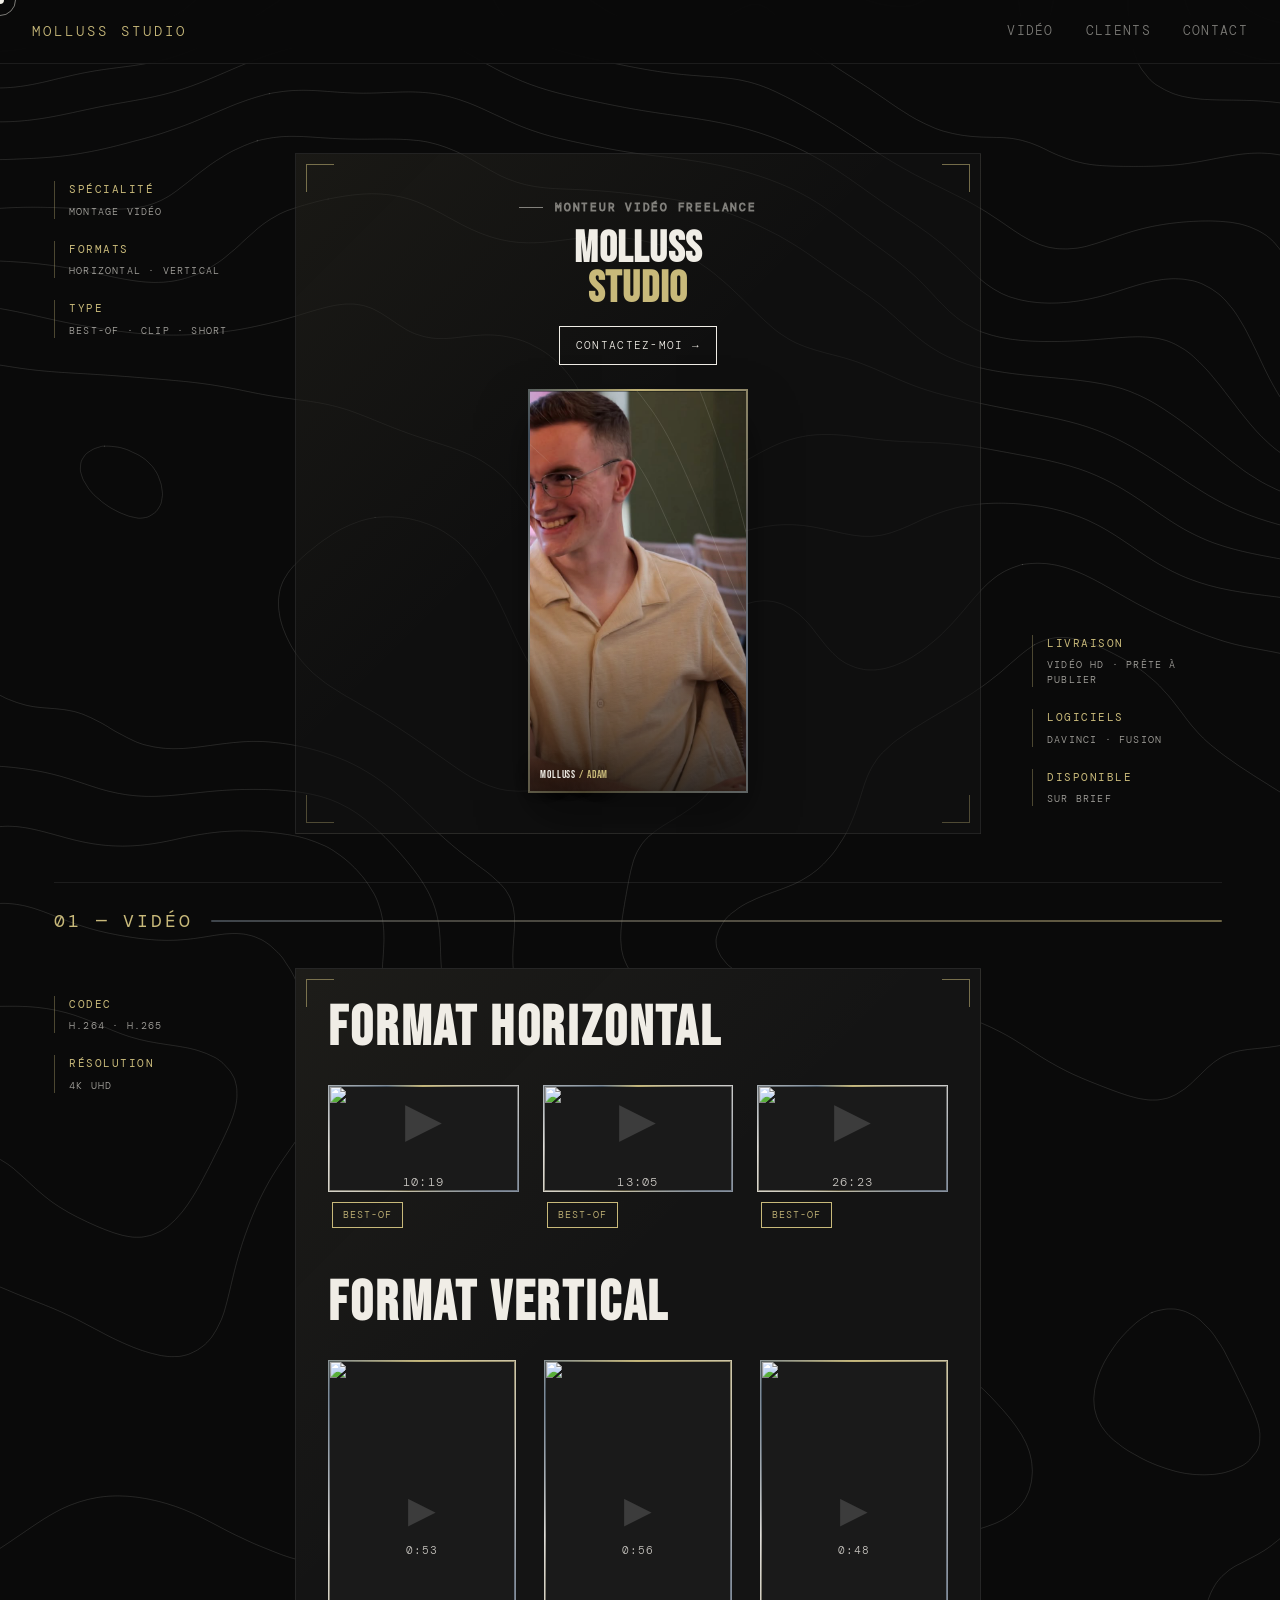
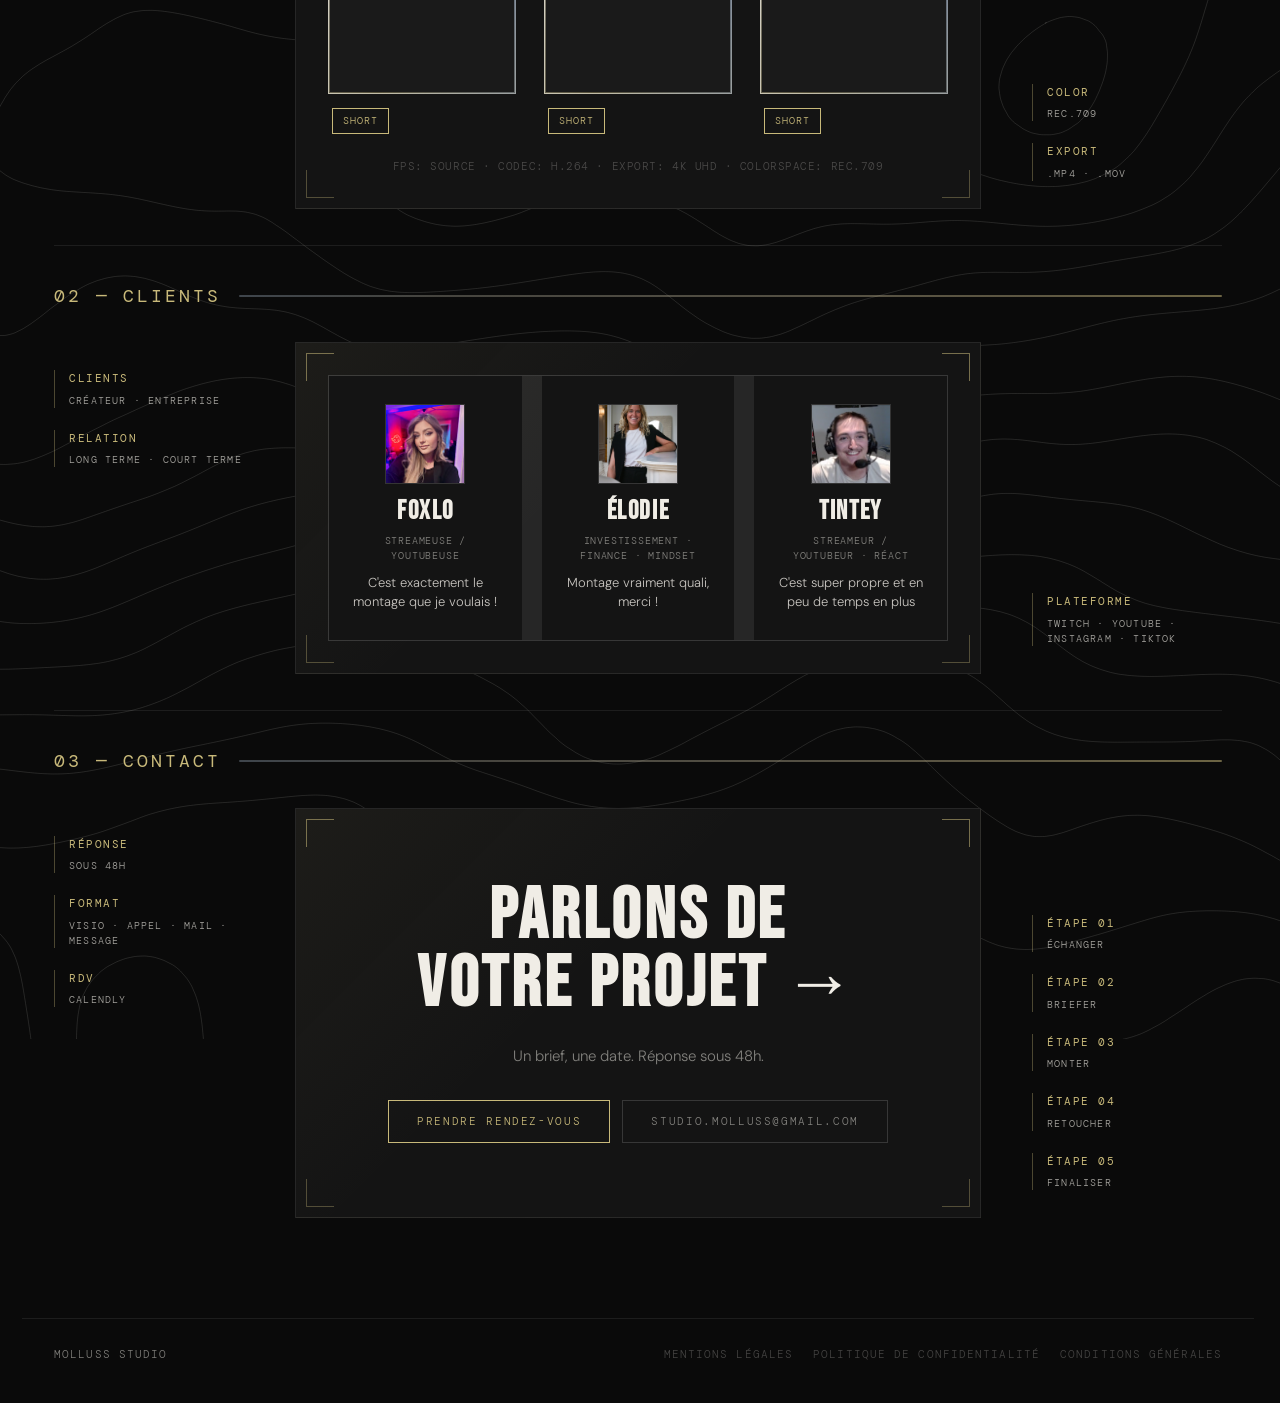
==== index.html @ fbb27382 "Retire les meta Open Graph et Twitter Card. Le lien se partage sans apercu image force." ====
<!DOCTYPE html>
<html lang="fr">
<head>
  <meta charset="UTF-8">
  <meta name="viewport" content="width=device-width, initial-scale=1.0">
  <title>Molluss Studio</title>
  <meta name="description" content="Portfolio Molluss Studio — Montage vidéo freelance. Best-of, clips et shorts pour créateurs.">
  <link rel="canonical" href="https://www.molluss-studio.fr">
  <link rel="preconnect" href="https://fonts.googleapis.com">
  <link rel="preconnect" href="https://fonts.gstatic.com" crossorigin>
  <link href="https://fonts.googleapis.com/css2?family=Bebas+Neue&family=DM+Mono:ital,wght@0,300;0,400;0,500;1,300&family=DM+Sans:ital,opsz,wght@0,9..40,300;0,9..40,400;0,9..40,500;1,9..40,300&display=block" rel="stylesheet">
  <link rel="stylesheet" href="css/styles.css?v=38">
  <script src="js/fonts-ready.js"></script>
  <script src="js/topo-mask.js"></script>
  <script src="js/loader-gate.js"></script>
</head>
<body>
  <script>document.body.className = window.__showSiteLoader ? 'is-loading' : 'is-loaded';</script>
  <div id="site-loader" class="site-loader" role="status" aria-live="polite" aria-label="Chargement du site">
    <div class="site-loader-inner">
      <div class="loader-frame" aria-hidden="true">
        <p class="loader-percent" aria-hidden="true"></p>
        <span class="loader-corner loader-corner-tl"></span>
        <span class="loader-corner loader-corner-tr"></span>
        <span class="loader-corner loader-corner-bl"></span>
        <span class="loader-corner loader-corner-br"></span>
      </div>
    </div>
  </div>

  <div class="cursor-dot" aria-hidden="true"></div>
  <div class="cursor-ring" aria-hidden="true"></div>
  <div class="cursor-label" aria-hidden="true"></div>

  <svg class="topo-bg" xmlns="http://www.w3.org/2000/svg" viewBox="0 0 3600 2700" preserveAspectRatio="xMidYMid slice" aria-hidden="true">
    <g id="topo-lines" fill="none" stroke-linecap="round" stroke-linejoin="round"></g>
  </svg>

  <nav class="nav">
    <a href="#" class="nav-logo">Molluss Studio</a>
    <ul class="nav-links">
      <li><a href="#video">Vidéo</a></li>
      <li><a href="#temoignages">Clients</a></li>
      <li><a href="#contact">Contact</a></li>
    </ul>
  </nav>

  <main class="page">
    <header class="hero">
      <div class="studio-layout hero-layout">
        <aside class="studio-deco studio-deco-left" aria-hidden="true">
          <ul class="studio-deco-list">
            <li class="studio-deco-item">
              <strong>Spécialité</strong>
              <span>Montage vidéo</span>
            </li>
            <li class="studio-deco-item">
              <strong>Formats</strong>
              <span>Horizontal · Vertical</span>
            </li>
            <li class="studio-deco-item">
              <strong>Type</strong>
              <span>Best-of · Clip · Short</span>
            </li>
          </ul>
        </aside>

        <div class="studio-panel">
          <div class="studio-panel-frame">
            <span class="studio-corner studio-corner-tl" aria-hidden="true"></span>
            <span class="studio-corner studio-corner-tr" aria-hidden="true"></span>
            <span class="studio-corner studio-corner-bl" aria-hidden="true"></span>
            <span class="studio-corner studio-corner-br" aria-hidden="true"></span>
            <div class="hero-grid">
              <div class="hero-content">
                <p class="hero-role reveal">Monteur vidéo freelance</p>
                <h1 class="hero-title">
                  <span class="reveal" style="--delay: 0ms">Molluss</span>
                  <span class="reveal accent" style="--delay: 120ms">Studio</span>
                </h1>
                <a href="#contact" class="btn-primary reveal" style="--delay: 280ms">Contactez-moi →</a>
              </div>
              <figure class="hero-portrait reveal" style="--delay: 180ms">
                <div class="hero-portrait-stack">
                  <div class="hero-portrait-shell">
                    <div class="hero-portrait-border" aria-hidden="true"></div>
                    <div class="hero-portrait-inner">
                      <img class="hero-portrait-photo" src="assets/profile.png" alt="Portrait — Molluss Studio" width="320" height="400">
                      <div class="hero-portrait-deco-wrap" aria-hidden="true">
                        <img class="hero-portrait-deco" src="assets/portrait-deco.svg?v=4" alt="" aria-hidden="true">
                      </div>
                      <span class="hero-portrait-pseudo">Molluss<span class="accent"> / Adam</span></span>
                    </div>
                  </div>
                </div>
              </figure>
            </div>
          </div>
        </div>

        <aside class="studio-deco studio-deco-right" aria-hidden="true">
          <ul class="studio-deco-list">
            <li class="studio-deco-item">
              <strong>Livraison</strong>
              <span>Vidéo HD · prête à publier</span>
            </li>
            <li class="studio-deco-item">
              <strong>Logiciels</strong>
              <span>DaVinci · Fusion</span>
            </li>
            <li class="studio-deco-item">
              <strong>Disponible</strong>
              <span>Sur brief</span>
            </li>
          </ul>
        </aside>
      </div>
    </header>

    <section id="video" class="section section-video">
      <div class="section-label reveal">
        <span class="section-label-text">01 — Vidéo</span>
        <span class="section-label-line" aria-hidden="true"></span>
      </div>

      <div class="studio-layout section-studio-layout reveal">
        <aside class="studio-deco studio-deco-left" aria-hidden="true">
          <ul class="studio-deco-list">
            <li class="studio-deco-item">
              <strong>Codec</strong>
              <span>H.264 · H.265</span>
            </li>
            <li class="studio-deco-item">
              <strong>Résolution</strong>
              <span>4K UHD</span>
            </li>
          </ul>
        </aside>

        <div class="studio-panel">
          <div class="studio-panel-frame studio-panel-frame--content">
            <span class="studio-corner studio-corner-tl" aria-hidden="true"></span>
            <span class="studio-corner studio-corner-tr" aria-hidden="true"></span>
            <span class="studio-corner studio-corner-bl" aria-hidden="true"></span>
            <span class="studio-corner studio-corner-br" aria-hidden="true"></span>

      <h2 class="section-title reveal">Format horizontal</h2>

      <div class="grid-12 showreel-grid">
        <article class="video-block span-4 reveal">
          <div class="video-block-inner">
            <span class="video-frame-border" aria-hidden="true"></span>
            <button type="button" class="video-placeholder" data-cursor="Play" data-youtube-id="dIZ4PxEf9pM" data-duration="619" aria-label="Lire Best-of">
              <img class="video-thumb" src="https://img.youtube.com/vi/dIZ4PxEf9pM/hqdefault.jpg" alt="" loading="lazy" width="480" height="360">
              <span class="video-block-icon" aria-hidden="true">▶</span>
              <span class="video-block-meta" data-duration-display>10:19</span>
            </button>
          </div>
          <div class="video-meta">
            <div class="project-tags">
              <span class="tag type">Best-of</span>
            </div>
          </div>
        </article>
        <article class="video-block span-4 reveal">
          <div class="video-block-inner">
            <span class="video-frame-border" aria-hidden="true"></span>
            <button type="button" class="video-placeholder" data-cursor="Play" data-youtube-id="EwYOvbpQ1Dc" data-duration="785" aria-label="Lire Best-of">
              <img class="video-thumb" src="https://img.youtube.com/vi/EwYOvbpQ1Dc/hqdefault.jpg" alt="" loading="lazy" width="480" height="360">
              <span class="video-block-icon" aria-hidden="true">▶</span>
              <span class="video-block-meta" data-duration-display>13:05</span>
            </button>
          </div>
          <div class="video-meta">
            <div class="project-tags">
              <span class="tag type">Best-of</span>
            </div>
          </div>
        </article>
        <article class="video-block span-4 reveal">
          <div class="video-block-inner">
            <span class="video-frame-border" aria-hidden="true"></span>
            <button type="button" class="video-placeholder" data-cursor="Play" data-youtube-id="hrR282L6WXY" data-duration="1583" aria-label="Lire Best-of">
              <img class="video-thumb" src="https://img.youtube.com/vi/hrR282L6WXY/hqdefault.jpg" alt="" loading="lazy" width="480" height="360">
              <span class="video-block-icon" aria-hidden="true">▶</span>
              <span class="video-block-meta" data-duration-display>26:23</span>
            </button>
          </div>
          <div class="video-meta">
            <div class="project-tags">
              <span class="tag type">Best-of</span>
            </div>
          </div>
        </article>
      </div>

      <h2 class="section-title section-title-follow reveal">Format vertical</h2>
      <div class="shorts-grid">
        <article class="short-card reveal">
          <div class="short-player">
            <span class="video-frame-border" aria-hidden="true"></span>
            <button type="button" class="video-placeholder" data-cursor="Play" data-youtube-id="JeUGLgsB_4I" data-duration="53" aria-label="Lire Short">
              <img class="video-thumb" src="https://img.youtube.com/vi/JeUGLgsB_4I/hqdefault.jpg" alt="" loading="lazy" width="480" height="360">
              <span class="short-player-icon" aria-hidden="true">▶</span>
              <span class="short-player-meta" data-duration-display>0:53</span>
            </button>
          </div>
          <div class="short-meta">
            <div class="project-tags">
              <span class="tag type">Short</span>
            </div>
          </div>
        </article>
        <article class="short-card reveal">
          <div class="short-player">
            <span class="video-frame-border" aria-hidden="true"></span>
            <button type="button" class="video-placeholder" data-cursor="Play" data-youtube-id="sPP1mDQAt98" data-duration="56" aria-label="Lire Short">
              <img class="video-thumb" src="https://img.youtube.com/vi/sPP1mDQAt98/hqdefault.jpg" alt="" loading="lazy" width="480" height="360">
              <span class="short-player-icon" aria-hidden="true">▶</span>
              <span class="short-player-meta" data-duration-display>0:56</span>
            </button>
          </div>
          <div class="short-meta">
            <div class="project-tags">
              <span class="tag type">Short</span>
            </div>
          </div>
        </article>
        <article class="short-card reveal">
          <div class="short-player">
            <span class="video-frame-border" aria-hidden="true"></span>
            <button type="button" class="video-placeholder" data-cursor="Play" data-youtube-id="SQfznUzWcfU" data-duration="48" aria-label="Lire Short">
              <img class="video-thumb" src="https://img.youtube.com/vi/SQfznUzWcfU/hqdefault.jpg" alt="" loading="lazy" width="480" height="360">
              <span class="short-player-icon" aria-hidden="true">▶</span>
              <span class="short-player-meta" data-duration-display>0:48</span>
            </button>
          </div>
          <div class="short-meta">
            <div class="project-tags">
              <span class="tag type">Short</span>
            </div>
          </div>
        </article>
      </div>
      <p class="tech-line reveal">FPS: SOURCE · CODEC: H.264 · EXPORT: 4K UHD · COLORSPACE: REC.709</p>
          </div>
        </div>

        <aside class="studio-deco studio-deco-right" aria-hidden="true">
          <ul class="studio-deco-list">
            <li class="studio-deco-item">
              <strong>Color</strong>
              <span>Rec.709</span>
            </li>
            <li class="studio-deco-item">
              <strong>Export</strong>
              <span>.mp4 · .mov</span>
            </li>
          </ul>
        </aside>
      </div>
    </section>

    <section id="temoignages" class="section">
      <div class="section-label reveal">
        <span class="section-label-text">02 — Clients</span>
        <span class="section-label-line" aria-hidden="true"></span>
      </div>

      <div class="studio-layout section-studio-layout reveal">
        <aside class="studio-deco studio-deco-left" aria-hidden="true">
          <ul class="studio-deco-list">
            <li class="studio-deco-item">
              <strong>Clients</strong>
              <span>Créateur · Entreprise</span>
            </li>
            <li class="studio-deco-item">
              <strong>Relation</strong>
              <span>Long terme · Court terme</span>
            </li>
          </ul>
        </aside>

        <div class="studio-panel">
          <div class="studio-panel-frame studio-panel-frame--content">
            <span class="studio-corner studio-corner-tl" aria-hidden="true"></span>
            <span class="studio-corner studio-corner-tr" aria-hidden="true"></span>
            <span class="studio-corner studio-corner-bl" aria-hidden="true"></span>
            <span class="studio-corner studio-corner-br" aria-hidden="true"></span>
      <div class="testimonials-grid">
        <article class="testimonial-card reveal">
          <img class="testimonial-avatar" src="assets/foxlo.jpg" alt="Foxlo" width="88" height="88">
          <div class="testimonial-body">
            <h3 class="testimonial-name">Foxlo</h3>
            <p class="testimonial-role">Streameuse / youtubeuse</p>
            <p class="testimonial-quote">C'est exactement le montage que je voulais !</p>
          </div>
        </article>
        <article class="testimonial-card reveal">
          <img class="testimonial-avatar" src="assets/elodie.jpg" alt="Élodie" width="88" height="88">
          <div class="testimonial-body">
            <h3 class="testimonial-name">Élodie</h3>
            <p class="testimonial-role">Investissement · Finance · Mindset</p>
            <p class="testimonial-quote">Montage vraiment quali, merci !</p>
          </div>
        </article>
        <article class="testimonial-card reveal">
          <img class="testimonial-avatar" src="assets/tintey.jpg" alt="Tintey" width="88" height="88">
          <div class="testimonial-body">
            <h3 class="testimonial-name">Tintey</h3>
            <p class="testimonial-role">Streameur / youtubeur · réact</p>
            <p class="testimonial-quote">C'est super propre et en peu de temps en plus</p>
          </div>
        </article>
      </div>
          </div>
        </div>

        <aside class="studio-deco studio-deco-right" aria-hidden="true">
          <ul class="studio-deco-list">
            <li class="studio-deco-item">
              <strong>Plateforme</strong>
              <span>Twitch · YouTube · Instagram · TikTok</span>
            </li>
          </ul>
        </aside>
      </div>
    </section>

    <section id="contact" class="section section-contact">
      <div class="section-label reveal">
        <span class="section-label-text">03 — Contact</span>
        <span class="section-label-line" aria-hidden="true"></span>
      </div>

      <div class="studio-layout section-studio-layout reveal">
        <aside class="studio-deco studio-deco-left" aria-hidden="true">
          <ul class="studio-deco-list">
            <li class="studio-deco-item">
              <strong>Réponse</strong>
              <span>Sous 48h</span>
            </li>
            <li class="studio-deco-item">
              <strong>Format</strong>
              <span>Visio · Appel · Mail · Message</span>
            </li>
            <li class="studio-deco-item">
              <strong>RDV</strong>
              <span>Calendly</span>
            </li>
          </ul>
        </aside>

        <div class="studio-panel">
          <div class="studio-panel-frame">
            <span class="studio-corner studio-corner-tl" aria-hidden="true"></span>
            <span class="studio-corner studio-corner-tr" aria-hidden="true"></span>
            <span class="studio-corner studio-corner-bl" aria-hidden="true"></span>
            <span class="studio-corner studio-corner-br" aria-hidden="true"></span>
            <div class="contact-block">
              <h2 class="contact-title">Parlons de<br>votre projet →</h2>
              <p class="contact-desc">Un brief, une date. Réponse sous 48h.</p>
              <div class="contact-actions">
                <a href="rdv.html" class="btn-accent">Prendre rendez-vous</a>
                <a href="mailto:studio.molluss@gmail.com" class="btn-ghost">studio.molluss@gmail.com</a>
              </div>
            </div>
          </div>
        </div>

        <aside class="studio-deco studio-deco-right" aria-hidden="true">
          <ul class="studio-deco-list">
            <li class="studio-deco-item">
              <strong>Étape 01</strong>
              <span>Échanger</span>
            </li>
            <li class="studio-deco-item">
              <strong>Étape 02</strong>
              <span>Briefer</span>
            </li>
            <li class="studio-deco-item">
              <strong>Étape 03</strong>
              <span>Monter</span>
            </li>
            <li class="studio-deco-item">
              <strong>Étape 04</strong>
              <span>Retoucher</span>
            </li>
            <li class="studio-deco-item">
              <strong>Étape 05</strong>
              <span>Finaliser</span>
            </li>
          </ul>
        </aside>
      </div>
    </section>
  </main>

  <footer class="footer">
    <p class="footer-brand">Molluss Studio</p>
    <div class="footer-links">
      <a href="mentions-legales.html" class="footer-link">
        <span class="footer-link-full">Mentions légales</span>
        <span class="footer-link-short" aria-hidden="true">Mentions</span>
      </a>
      <a href="politique-confidentialite.html" class="footer-link">
        <span class="footer-link-full">Politique de confidentialité</span>
        <span class="footer-link-short" aria-hidden="true">Confidentialité</span>
      </a>
      <a href="cgv.html" class="footer-link">
        <span class="footer-link-full">Conditions générales</span>
        <span class="footer-link-short" aria-hidden="true">CGV</span>
      </a>
    </div>
  </footer>

  <script src="js/topo-mount.js"></script>
  <script src="js/site-loader.js?v=14"></script>
  <script src="js/topo-parallax.js"></script>
  <script src="js/scroll-top.js?v=1"></script>
  <script src="js/main.js"></script>
  <script src="js/video-players.js?v=4"></script>
</body>
</html>
---- css/styles.css ----
*, *::before, *::after { box-sizing: border-box; margin: 0; padding: 0; }

:root {
  --black: #0A0A0A;
  --black-2: #111111;
  --black-3: #1A1A1A;
  --surface: #141414;
  --surface-2: #1E1E1E;
  --border: rgba(255,255,255,0.08);
  --border-strong: rgba(255,255,255,0.15);
  --white: #F0EDE6;
  --white-muted: rgba(240,237,230,0.5);
  --white-dim: rgba(240,237,230,0.25);
  --accent: #C8B97A;
  --accent-dim: rgba(200,185,122,0.15);
  --font-display: 'Bebas Neue', sans-serif;
  --font-body: 'DM Sans', sans-serif;
  --font-mono: 'DM Mono', monospace;
  --ease-out: cubic-bezier(0.16, 1, 0.3, 1);
  --max-width: min(1640px, calc(100vw - 48px));
  --margin-x: clamp(20px, 2.5vw, 40px);
}

html {
  scroll-behavior: smooth;
  scrollbar-gutter: stable;
}

body {
  background: var(--black);
  color: var(--white);
  font-family: var(--font-body);
  font-size: 15px;
  font-weight: 300;
  line-height: 1.6;
  min-height: 100vh;
  overflow-x: hidden;
}

@media (pointer: fine) {
  html,
  html * {
    cursor: none !important;
  }
}

@media (pointer: coarse) {
  body { cursor: auto; }
  .cursor-dot, .cursor-ring, .cursor-label { display: none !important; }
  .video-placeholder { cursor: pointer; }
}

a { color: inherit; text-decoration: none; }

.topo-bg {
  position: fixed;
  top: 0;
  left: 0;
  width: 100%;
  min-height: 100vh;
  height: 100vh;
  pointer-events: none;
  z-index: 0;
  will-change: transform;
}

.topo-line {
  transition: none;
}

html.loader-skip .site-loader {
  display: none !important;
}

body.is-loading {
  overflow: hidden;
}

.nav,
.page,
.footer {
  transition:
    opacity 470ms var(--ease-out),
    transform 470ms var(--ease-out);
}

body.is-loading .nav,
body.is-loading .page,
body.is-loading .footer {
  opacity: 0;
  pointer-events: none;
}

body.is-loading .cursor-dot,
body.is-loading .cursor-ring,
body.is-loading .cursor-label {
  opacity: 0;
  pointer-events: none;
}

body.is-loading .nav {
  transform: translateY(-10px);
}

body.is-loading .page {
  transform: translateY(18px);
}

body.is-loaded .nav,
body.is-loaded .page,
body.is-loaded .footer {
  opacity: 1;
  pointer-events: auto;
  transform: translateY(0);
}

body.is-loaded .nav {
  transition-delay: 93ms;
}

body.is-loaded .page {
  transition-delay: 147ms;
}

body.is-loaded .footer {
  transition-delay: 253ms;
}

body.is-loaded .cursor-dot,
body.is-loaded .cursor-ring,
body.is-loaded .cursor-label {
  opacity: 1;
  pointer-events: none;
}

.site-loader {
  --loader-size: 96px;
  --loader-span: 40px;
  --loader-open: 0;
  --loader-label-opacity: 0;
  position: fixed;
  inset: 0;
  z-index: 10000;
  display: grid;
  place-items: center;
  pointer-events: all;
  background: transparent;
  transition: opacity 347ms var(--ease-out);
}

.site-loader-inner {
  position: relative;
  display: grid;
  place-items: center;
  transition: opacity 320ms var(--ease-out), transform 253ms var(--ease-out);
}

.site-loader.is-exiting .site-loader-inner {
  opacity: 0;
  transform: scale(0.94);
}

.site-loader.is-done {
  opacity: 0;
  pointer-events: none;
  transition: opacity 373ms var(--ease-out) 80ms;
}

.loader-frame {
  position: relative;
  width: var(--loader-size);
  height: var(--loader-size);
}

.loader-corner {
  position: absolute;
  top: 50%;
  left: 50%;
  width: 14px;
  height: 14px;
  border: 0 solid rgba(240, 237, 230, 0.38);
  will-change: transform;
}

.loader-corner-tl {
  transform: translate(
    calc(-50% - var(--loader-open) * var(--loader-span)),
    calc(-50% - var(--loader-open) * var(--loader-span))
  );
  border-top-width: 1px;
  border-left-width: 1px;
}

.loader-corner-tr {
  transform: translate(
    calc(-50% + var(--loader-open) * var(--loader-span)),
    calc(-50% - var(--loader-open) * var(--loader-span))
  );
  border-top-width: 1px;
  border-right-width: 1px;
}

.loader-corner-bl {
  transform: translate(
    calc(-50% - var(--loader-open) * var(--loader-span)),
    calc(-50% + var(--loader-open) * var(--loader-span))
  );
  border-bottom-width: 1px;
  border-left-width: 1px;
}

.loader-corner-br {
  transform: translate(
    calc(-50% + var(--loader-open) * var(--loader-span)),
    calc(-50% + var(--loader-open) * var(--loader-span))
  );
  border-bottom-width: 1px;
  border-right-width: 1px;
}

.loader-percent {
  position: absolute;
  inset: 0;
  z-index: 1;
  display: grid;
  place-items: center;
  margin: 0;
  font-family: var(--font-mono);
  font-size: 13px;
  font-weight: 300;
  font-variant-numeric: tabular-nums;
  letter-spacing: 0.14em;
  color: rgba(240, 237, 230, 0.38);
  opacity: var(--loader-label-opacity);
  user-select: none;
  pointer-events: none;
}

@media (prefers-reduced-motion: reduce) {
  .site-loader,
  .loader-frame,
  .topo-line,
  .nav,
  .page,
  .footer,
  .site-loader-inner {
    transition: none;
  }

  body.is-loaded .nav,
  body.is-loaded .page,
  body.is-loaded .footer,
  body.is-loaded .cursor-dot,
  body.is-loaded .cursor-ring,
  body.is-loaded .cursor-label {
    transition-delay: 0ms;
  }
}

.nav {
  position: fixed;
  top: 0;
  left: 0;
  right: 0;
  z-index: 100;
  height: 64px;
  padding: 0 var(--margin-x);
  display: flex;
  align-items: center;
  justify-content: space-between;
  background: rgba(10,10,10,0.92);
  backdrop-filter: blur(12px);
  border-bottom: 1px solid var(--border);
  font-family: var(--font-mono);
  font-size: 13px;
  letter-spacing: 0.14em;
}

.nav-logo {
  color: var(--accent);
  text-transform: uppercase;
  letter-spacing: 0.22em;
  font-size: 14px;
}

.nav-links {
  display: flex;
  gap: clamp(20px, 4vw, 32px);
  list-style: none;
}

.nav-links a {
  color: var(--white-muted);
  text-transform: uppercase;
  letter-spacing: 0.1em;
  transition: color 300ms ease-out;
}

.nav-links a:hover { color: var(--white); }

.page {
  position: relative;
  z-index: 1;
  width: 100%;
  max-width: var(--max-width);
  margin: 0 auto;
  padding: 0 var(--margin-x) 64px;
  overflow-x: clip;
}

.studio-layout {
  width: 100%;
  max-width: 100%;
}

.hero {
  padding: clamp(128px, 17vh, 168px) 0 48px;
  min-height: min(88vh, 860px);
  display: flex;
  align-items: center;
  border-bottom: 1px solid var(--border);
}

.hero-grid {
  display: grid;
  grid-template-columns: minmax(0, 1fr) minmax(260px, 380px);
  gap: clamp(48px, 7vw, 96px);
  align-items: center;
  width: 100%;
}

.hero-content {
  min-width: 0;
  padding-top: 8px;
}

.hero-portrait {
  position: relative;
  margin: 0;
  max-width: 380px;
  width: 100%;
  justify-self: end;
  container-type: inline-size;
}

.hero-portrait-stack {
  --frame: 2px;
  position: relative;
  width: 100%;
}

.hero-portrait-shell {
  position: relative;
  z-index: 1;
  padding: var(--frame);
  background: transparent;
  box-shadow: 0 24px 48px rgba(0, 0, 0, 0.35);
}

.hero-portrait-border,
.video-frame-border {
  position: absolute;
  inset: 0;
  z-index: 2;
  padding: var(--frame);
  overflow: hidden;
  pointer-events: none;
  -webkit-mask:
    linear-gradient(#fff 0 0) content-box,
    linear-gradient(#fff 0 0);
  -webkit-mask-composite: xor;
  mask:
    linear-gradient(#fff 0 0) content-box,
    linear-gradient(#fff 0 0);
  mask-composite: exclude;
}

body.is-loading .hero-portrait-border::before {
  opacity: 0;
  animation-play-state: paused;
}

body.is-loaded .hero-portrait-border::before {
  opacity: 1;
  transition: opacity 480ms var(--ease-out) 120ms;
}

.hero-portrait-border::before,
.video-frame-border::before {
  content: '';
  position: absolute;
  left: 50%;
  top: 50%;
  width: 280%;
  height: 280%;
  background: conic-gradient(
    from 0deg,
    rgba(200, 185, 122, 0.95) 0deg,
    rgba(240, 237, 230, 0.35) 55deg,
    rgba(120, 132, 148, 0.85) 125deg,
    rgba(200, 185, 122, 0.35) 195deg,
    rgba(240, 237, 230, 0.65) 265deg,
    rgba(90, 110, 130, 0.65) 325deg,
    rgba(200, 185, 122, 0.95) 360deg
  );
  transform: translate(-50%, -50%);
  animation: portrait-frame-spin 20s linear infinite;
  will-change: transform;
}

@keyframes portrait-frame-spin {
  to { transform: translate(-50%, -50%) rotate(360deg); }
}

@keyframes section-line-flow {
  0% { background-position: 0% 0; }
  100% { background-position: 100% 0; }
}

@media (prefers-reduced-motion: reduce) {
  .hero-portrait-border::before,
  .video-frame-border::before {
    animation: none;
    width: 100%;
    height: 100%;
    background: linear-gradient(
      145deg,
      rgba(200, 185, 122, 0.85) 0%,
      rgba(200, 185, 122, 0.25) 35%,
      rgba(90, 110, 130, 0.35) 70%,
      rgba(200, 185, 122, 0.55) 100%
    );
  }

  .section-label-line {
    animation: none;
    background-size: 100% 100%;
    background: linear-gradient(
      90deg,
      rgba(120, 132, 148, 0.5) 0%,
      rgba(200, 185, 122, 0.45) 50%,
      rgba(120, 132, 148, 0.5) 100%
    );
  }
}

.hero-portrait-deco-wrap {
  position: absolute;
  inset: 0;
  z-index: 1;
  overflow: hidden;
  pointer-events: none;
  -webkit-mask-image: url('../assets/profile-topo-mask.png?v=4');
  mask-image: url('../assets/profile-topo-mask.png?v=4');
  -webkit-mask-size: 100% 100%;
  mask-size: 100% 100%;
  -webkit-mask-position: center top;
  mask-position: center top;
  -webkit-mask-repeat: no-repeat;
  mask-repeat: no-repeat;
  -webkit-mask-mode: luminance;
  mask-mode: luminance;
}

.hero-portrait-deco {
  display: block;
  width: 100%;
  height: 100%;
  object-fit: cover;
  object-position: center top;
  opacity: 0.58;
}

.hero-portrait-inner {
  position: relative;
  z-index: 1;
  overflow: visible;
  background: var(--surface);
}

.hero-portrait-photo {
  display: block;
  width: 100%;
  aspect-ratio: 4 / 5;
  object-fit: cover;
  object-position: center top;
  filter: saturate(0.9) contrast(1.05);
}

.hero-portrait-pseudo {
  position: absolute;
  left: clamp(10px, 3.5cqi, 14px);
  bottom: clamp(10px, 3.5cqi, 14px);
  z-index: 3;
  font-family: var(--font-display);
  font-size: clamp(14px, 7.5cqi, 26px);
  letter-spacing: 0.08em;
  text-transform: uppercase;
  color: var(--white);
  line-height: 1.05;
  white-space: nowrap;
  text-shadow: 0 2px 24px rgba(0, 0, 0, 0.8);
}

.hero-portrait-pseudo .accent {
  color: var(--accent);
}

.hero-portrait-inner::after {
  content: '';
  position: absolute;
  inset: 0;
  background: linear-gradient(
    to top,
    rgba(10, 10, 10, 0.75) 0%,
    rgba(10, 10, 10, 0.15) 35%,
    transparent 60%
  );
  pointer-events: none;
  z-index: 2;
}

.hero-role {
  font-family: var(--font-mono);
  font-size: clamp(11px, 1.8vw, 13px);
  letter-spacing: 0.2em;
  text-transform: uppercase;
  line-height: 1;
  color: transparent;
  -webkit-text-stroke: 1px var(--white-muted);
  margin-bottom: 20px;
  display: flex;
  align-items: center;
  gap: 12px;
}

.hero-role::before {
  content: '';
  width: 24px;
  height: 1px;
  background: var(--white-muted);
  flex-shrink: 0;
}

.hero-label {
  font-family: var(--font-mono);
  font-size: 11px;
  letter-spacing: 0.2em;
  color: var(--accent);
  text-transform: uppercase;
  margin-bottom: 24px;
  display: flex;
  align-items: center;
  gap: 12px;
}

.hero-label::before {
  content: '';
  width: 24px;
  height: 1px;
  background: var(--accent);
}

.hero-title {
  font-family: var(--font-display);
  font-size: clamp(56px, 12vw, 120px);
  line-height: 0.9;
  letter-spacing: 0.02em;
  margin-bottom: 28px;
  text-transform: uppercase;
}

.hero-title > span {
  display: block;
}

.hero-title .outline {
  color: transparent;
  -webkit-text-stroke: 1px var(--white-muted);
}

.hero-title .accent {
  color: var(--accent);
}

.hero-desc {
  max-width: 520px;
  color: var(--white-muted);
  font-size: 15px;
  line-height: 1.7;
  margin-bottom: 32px;
}

.hero-meta {
  display: flex;
  flex-wrap: wrap;
  gap: 24px 40px;
  font-family: var(--font-mono);
  font-size: 11px;
  letter-spacing: 0.1em;
  color: var(--white-dim);
  text-transform: uppercase;
  margin-bottom: 48px;
}

.btn-primary,
.btn-accent,
.btn-ghost {
  display: inline-block;
  padding: 12px 28px;
  font-family: var(--font-mono);
  font-size: 11px;
  letter-spacing: 0.15em;
  text-transform: uppercase;
  background: transparent;
  transition: all 300ms ease-out;
  width: fit-content;
}

.btn-primary {
  border: 1px solid var(--white);
  color: var(--white);
}

.btn-primary:hover {
  background: var(--white);
  color: var(--black);
}

.btn-accent {
  border: 1px solid var(--accent);
  color: var(--accent);
}

.btn-accent:hover {
  background: var(--accent-dim);
}

.section {
  padding: 36px 0;
  border-bottom: 1px solid var(--border);
}

.section-video {
  padding-top: 24px;
}

.section-label {
  font-family: var(--font-mono);
  font-size: clamp(14px, 1.75vw, 18px);
  font-weight: 400;
  letter-spacing: 0.16em;
  color: var(--accent);
  text-transform: uppercase;
  margin-bottom: 32px;
  display: flex;
  align-items: center;
  gap: 18px;
}

.section-label-text {
  flex-shrink: 0;
}

.section-label-line {
  flex: 1;
  min-width: 48px;
  height: 2px;
  align-self: center;
  border-radius: 1px;
  background: linear-gradient(
    90deg,
    rgba(115, 128, 142, 0.5) 0%,
    rgba(135, 132, 120, 0.48) 8%,
    rgba(158, 152, 132, 0.46) 16%,
    rgba(178, 168, 138, 0.45) 24%,
    rgba(192, 178, 132, 0.46) 32%,
    rgba(200, 185, 122, 0.52) 40%,
    rgba(200, 185, 122, 0.68) 50%,
    rgba(200, 185, 122, 0.52) 60%,
    rgba(188, 180, 158, 0.46) 68%,
    rgba(162, 158, 148, 0.46) 76%,
    rgba(138, 140, 148, 0.48) 84%,
    rgba(115, 128, 142, 0.5) 92%,
    rgba(115, 128, 142, 0.5) 100%
  );
  background-size: 250% 100%;
  background-position: 0% 0;
  animation: section-line-flow 18s linear infinite;
  will-change: background-position;
}

.section-title {
  font-family: var(--font-display);
  font-size: clamp(40px, 5.5vw, 56px);
  letter-spacing: 0.05em;
  line-height: 1;
  margin-bottom: 28px;
}

.section-title-follow {
  margin-top: 48px;
}

.section-title .accent { color: var(--accent); }

.section-subtitle {
  font-family: var(--font-display);
  font-size: 28px;
  letter-spacing: 0.08em;
  color: var(--white-muted);
  margin: 36px 0 24px;
}

.grid-12 {
  display: grid;
  grid-template-columns: repeat(12, 1fr);
  gap: 24px;
}

.span-4 { grid-column: span 4; }
.span-6 { grid-column: span 6; }

.showreel-grid { margin-bottom: 8px; }

.video-block {
  display: flex;
  flex-direction: column;
  gap: 10px;
  background: transparent;
  border: none;
  transition: border-color 300ms ease-out;
}

.video-block-inner {
  --frame: 2px;
  width: 100%;
  aspect-ratio: 16 / 9;
  height: auto;
  padding: var(--frame);
  background: var(--black-3);
  border: none;
  display: flex;
  flex-direction: column;
  align-items: center;
  justify-content: center;
  gap: 12px;
  position: relative;
  overflow: hidden;
}

.video-block-inner.is-playing {
  padding: var(--frame);
  border: none;
}

.video-block-inner::after {
  content: '';
  position: absolute;
  inset: 0;
  background: linear-gradient(135deg, rgba(200,185,122,0.06) 0%, transparent 60%);
  pointer-events: none;
}

.video-block-inner:has(.video-placeholder)::after {
  display: none;
}

.video-embed::after {
  display: none;
}

.video-embed iframe {
  position: absolute;
  inset: 0;
  width: 100%;
  height: 100%;
  border: 0;
  background: #000;
}

@media (hover: hover) and (pointer: fine) {
  .video-preview-layer {
    position: absolute;
    inset: 0;
    z-index: 2;
    overflow: hidden;
    background: #000;
    pointer-events: none;
  }

  .video-preview-layer > div,
  .video-preview-layer iframe {
    position: absolute;
    inset: 0;
    width: 100%;
    height: 100%;
    border: 0;
  }

  .video-block-inner.is-previewing .video-placeholder,
  .short-player.is-previewing .video-placeholder {
    background: transparent;
    z-index: 3;
  }

  .video-block-inner.is-previewing .video-thumb,
  .short-player.is-previewing .video-thumb,
  .video-block-inner.is-previewing .video-block-icon,
  .short-player.is-previewing .short-player-icon,
  .video-block-inner.is-previewing .video-block-meta,
  .short-player.is-previewing .short-player-meta {
    opacity: 0;
    visibility: hidden;
    transition: opacity 0.25s ease, visibility 0.25s ease;
  }
}

.video-placeholder {
  position: absolute;
  inset: 0;
  width: 100%;
  height: 100%;
  border: 0;
  padding: 0;
  margin: 0;
  background: var(--black-3);
  display: flex;
  flex-direction: column;
  align-items: center;
  justify-content: center;
  gap: 12px;
  color: inherit;
  font: inherit;
  text-align: center;
  overflow: hidden;
}

.video-placeholder:focus-visible {
  outline: 2px solid var(--accent);
  outline-offset: -2px;
}

.video-thumb {
  position: absolute;
  inset: 0;
  width: 100%;
  height: 100%;
  object-fit: cover;
  transition: transform 600ms var(--ease-out);
}

.video-placeholder:hover .video-thumb,
.video-placeholder:focus-visible .video-thumb {
  transform: scale(1.04);
}

.video-placeholder > :not(.video-thumb) {
  position: relative;
  z-index: 1;
  pointer-events: none;
}

.video-frame-border {
  z-index: 3;
}

.video-block:hover .video-block-icon,
.video-placeholder:hover .video-block-icon {
  color: var(--accent);
  transform: scale(1.06);
}

.video-block-label {
  display: none;
}

.video-meta,
.short-meta {
  padding: 0 4px;
}

.video-meta .project-tags,
.short-meta .project-tags {
  margin-bottom: 0;
}

.video-block-icon {
  font-family: var(--font-display);
  font-size: 48px;
  color: var(--border-strong);
  z-index: 1;
  transition: color 300ms ease-out, transform 300ms ease-out;
}

.video-block-meta {
  font-family: var(--font-mono);
  font-size: 12px;
  letter-spacing: 0.1em;
  color: rgba(240, 237, 230, 0.82);
  text-transform: uppercase;
  z-index: 1;
}

.shorts-grid {
  display: grid;
  grid-template-columns: repeat(3, minmax(170px, 250px));
  gap: 28px;
  justify-content: start;
  width: 100%;
  max-width: 100%;
}

.short-card {
  display: flex;
  flex-direction: column;
  gap: 14px;
  min-width: 0;
  max-width: 100%;
  transition: transform 300ms var(--ease-out);
}

.short-card:hover {
  transform: translateY(-4px);
}

.short-player {
  --frame: 2px;
  aspect-ratio: 9 / 16;
  width: 100%;
  padding: var(--frame);
  background: var(--black-3);
  border: none;
  position: relative;
  overflow: hidden;
}

.short-player.is-playing {
  padding: var(--frame);
  border: none;
}

.video-block-inner.is-playing::after,
.short-player.is-playing::after {
  display: none;
}

.short-player-icon {
  font-family: var(--font-display);
  font-size: 36px;
  line-height: 1;
  color: var(--border-strong);
  z-index: 1;
  transition: color 300ms ease-out, transform 300ms ease-out;
}

.short-card:hover .short-player-icon,
.video-placeholder:hover .short-player-icon {
  color: var(--accent);
  transform: scale(1.06);
}

.short-player-meta {
  font-family: var(--font-mono);
  font-size: 11px;
  letter-spacing: 0.1em;
  text-transform: uppercase;
  color: rgba(240, 237, 230, 0.82);
  z-index: 1;
}

.short-title {
  font-size: 14px;
  font-weight: 400;
  color: var(--white);
  margin-bottom: 4px;
}

.short-client {
  font-family: var(--font-mono);
  font-size: 10px;
  color: var(--white-dim);
}

.projects-grid {
  gap: 24px;
}

.project-card {
  background: var(--surface);
  border: 1px solid var(--border);
  transition: background 300ms ease-out, border-color 300ms ease-out;
}

.tech-line {
  margin-top: 24px;
  text-align: center;
  font-family: var(--font-mono);
  font-size: 11px;
  letter-spacing: 0.05em;
  color: var(--white-dim);
  text-transform: uppercase;
}

.contact-actions {
  display: flex;
  flex-wrap: wrap;
  gap: 12px;
  justify-content: center;
}

.btn-ghost {
  border: 1px solid var(--border-strong);
  color: var(--white-muted);
}

.btn-ghost:hover {
  border-color: var(--white-muted);
  color: var(--white);
}

.project-card:hover { background: var(--black-3); border-color: var(--border-strong); }

.project-thumb {
  height: 180px;
  background: var(--black-2);
  display: flex;
  align-items: center;
  justify-content: center;
  position: relative;
  overflow: hidden;
}

.project-thumb::after {
  content: '';
  position: absolute;
  inset: 0;
  background: linear-gradient(135deg, rgba(200,185,122,0.05) 0%, transparent 60%);
}

.project-thumb-icon {
  font-family: var(--font-display);
  font-size: 40px;
  color: var(--border-strong);
  z-index: 1;
}

.project-meta { padding: 20px 24px; }

.project-tags {
  display: flex;
  flex-wrap: wrap;
  gap: 6px;
  margin-bottom: 10px;
}

.tag {
  font-family: var(--font-mono);
  font-size: 10px;
  letter-spacing: 0.1em;
  text-transform: uppercase;
  padding: 4px 10px;
  border: 1px solid var(--border-strong);
  color: rgba(240, 237, 230, 0.82);
}

.tag.type {
  border-color: var(--accent);
  color: var(--accent);
}

.project-title {
  font-size: 15px;
  font-weight: 400;
  color: var(--white);
  margin-bottom: 4px;
}

.project-client {
  font-family: var(--font-mono);
  font-size: 11px;
  color: var(--white-dim);
}

.testimonials-grid {
  display: grid;
  grid-template-columns: repeat(2, minmax(0, 1fr));
  gap: 1px;
  background: var(--border);
  border: 1px solid var(--border);
  align-items: stretch;
}

@media (min-width: 901px) {
  .testimonials-grid {
    grid-template-columns: repeat(3, minmax(0, 1fr));
  }
}

.testimonial-card {
  background: var(--surface);
  padding: clamp(20px, 2.5vw, 28px) clamp(14px, 2vw, 20px);
  margin: 0;
  display: flex;
  flex-direction: column;
  align-items: center;
  text-align: center;
  gap: 14px;
  height: 100%;
}

.testimonial-avatar {
  width: 80px;
  height: 80px;
  flex-shrink: 0;
  object-fit: cover;
  border: 1px solid var(--border-strong);
  background: var(--black-2);
}

.testimonial-body {
  display: flex;
  flex-direction: column;
  align-items: center;
  flex: 1;
  width: 100%;
  min-width: 0;
}

.testimonial-name {
  font-family: var(--font-display);
  font-size: clamp(20px, 2.2vw, 26px);
  letter-spacing: 0.06em;
  text-transform: uppercase;
  color: var(--white);
  line-height: 1.1;
  margin-bottom: 6px;
}

.testimonial-role {
  font-family: var(--font-mono);
  font-size: 10px;
  letter-spacing: 0.08em;
  text-transform: uppercase;
  color: var(--white-muted);
  line-height: 1.5;
  min-height: 3em;
  display: flex;
  align-items: center;
  justify-content: center;
  max-width: 22ch;
}

.testimonial-quote {
  margin-top: auto;
  padding-top: 10px;
  max-width: 24ch;
  font-size: 13px;
  font-weight: 300;
  line-height: 1.5;
  color: rgba(240, 237, 230, 0.82);
}

.about-grid {
  display: grid;
  grid-template-columns: 1fr 1fr;
  gap: 1px;
  background: var(--border);
  border: 1px solid var(--border);
}

.about-text,
.about-specs {
  background: var(--surface);
  padding: 40px;
}

.about-text p {
  color: var(--white-muted);
  margin-bottom: 16px;
  max-width: 420px;
}

.about-text p:last-child { margin-bottom: 0; }

.spec-row {
  display: flex;
  justify-content: space-between;
  gap: 24px;
  padding: 16px 0;
  border-bottom: 1px solid var(--border);
  font-family: var(--font-mono);
  font-size: 11px;
  letter-spacing: 0.08em;
  text-transform: uppercase;
}

.spec-row:last-child { border-bottom: none; }

.spec-row dt { color: var(--accent); }
.spec-row dd { color: var(--white-muted); text-align: right; }

.section-contact { border-bottom: none; }

.contact-block {
  background: var(--surface);
  border: 1px solid var(--border);
  padding: clamp(32px, 6vw, 56px);
  text-align: center;
}

.contact-title {
  font-family: var(--font-display);
  font-size: clamp(40px, 8vw, 72px);
  letter-spacing: 0.05em;
  line-height: 0.95;
  margin-bottom: 24px;
}

.contact-desc {
  color: var(--white-muted);
  margin-bottom: 32px;
}

.page-rdv {
  padding-top: 120px;
  padding-bottom: 64px;
}

.rdv-header {
  margin-bottom: 40px;
}

.rdv-header .section-label {
  margin-bottom: 24px;
}

.rdv-header .section-title {
  margin-bottom: 16px;
}

.rdv-desc {
  color: rgba(240, 237, 230, 0.82);
  max-width: 560px;
  line-height: 1.7;
}

.rdv-layout,
.studio-layout {
  display: grid;
  grid-template-columns: minmax(0, 190px) minmax(0, 1fr) minmax(0, 190px);
  gap: clamp(24px, 4vw, 56px);
  align-items: stretch;
}

.rdv-deco,
.studio-deco {
  display: flex;
  flex-direction: column;
  justify-content: space-between;
  min-height: 100%;
  padding: 28px 0;
  font-family: var(--font-mono);
  font-size: 10px;
  letter-spacing: 0.12em;
  text-transform: uppercase;
}

.rdv-deco-list,
.studio-deco-list {
  list-style: none;
  display: grid;
  gap: 22px;
}

.rdv-deco-item,
.studio-deco-item {
  border-left: 1px solid rgba(200, 185, 122, 0.35);
  padding-left: 14px;
  color: rgba(240, 237, 230, 0.55);
  line-height: 1.5;
}

.rdv-deco-item strong,
.studio-deco-item strong {
  display: block;
  color: var(--accent);
  font-weight: 400;
  margin-bottom: 6px;
  font-size: 11px;
  letter-spacing: 0.14em;
}

.studio-deco-item span,
.rdv-deco-item span {
  color: rgba(240, 237, 230, 0.68);
}

.rdv-deco-note,
.rdv-deco-mail,
.studio-deco-note,
.studio-deco-mail {
  color: rgba(240, 237, 230, 0.45);
  letter-spacing: 0.1em;
}

.rdv-deco-right .rdv-deco-list,
.studio-deco-right .studio-deco-list {
  margin-top: auto;
}

.rdv-panel,
.studio-panel {
  min-width: 0;
}

.rdv-panel-frame,
.studio-panel-frame {
  position: relative;
  padding: 18px;
  background:
    linear-gradient(135deg, rgba(200, 185, 122, 0.05) 0%, transparent 42%),
    var(--surface);
  border: 1px solid var(--border);
}

.rdv-corner,
.studio-corner {
  position: absolute;
  width: 28px;
  height: 28px;
  pointer-events: none;
  z-index: 1;
}

.rdv-corner-tl,
.studio-corner-tl {
  top: 10px;
  left: 10px;
  border-top: 1px solid rgba(200, 185, 122, 0.55);
  border-left: 1px solid rgba(200, 185, 122, 0.55);
}

.rdv-corner-tr,
.studio-corner-tr {
  top: 10px;
  right: 10px;
  border-top: 1px solid rgba(200, 185, 122, 0.55);
  border-right: 1px solid rgba(200, 185, 122, 0.55);
}

.rdv-corner-bl,
.studio-corner-bl {
  bottom: 10px;
  left: 10px;
  border-bottom: 1px solid rgba(200, 185, 122, 0.35);
  border-left: 1px solid rgba(200, 185, 122, 0.35);
}

.rdv-corner-br,
.studio-corner-br {
  bottom: 10px;
  right: 10px;
  border-bottom: 1px solid rgba(200, 185, 122, 0.35);
  border-right: 1px solid rgba(200, 185, 122, 0.35);
}

.rdv-shell {
  --frame: 2px;
  position: relative;
  padding: var(--frame);
  background: var(--black-3);
  box-shadow: 0 24px 48px rgba(0, 0, 0, 0.35);
}

.rdv-shell .video-frame-border {
  z-index: 3;
}

.rdv-calendly {
  position: relative;
  z-index: 1;
  background: var(--black-3);
  overflow: visible;
}

.rdv-calendly .calendly-inline-widget {
  width: 100%;
  min-width: 0;
  min-height: 640px;
  height: auto;
  transition: height 0.2s ease-out;
}

.rdv-calendly .calendly-inline-widget iframe {
  width: 100% !important;
  min-width: 0 !important;
}

.rdv-panel-mail {
  margin-top: 20px;
}

.rdv-panel-meta,
.studio-panel-meta {
  margin-top: 16px;
  text-align: center;
  font-family: var(--font-mono);
  font-size: 11px;
  letter-spacing: 0.12em;
  text-transform: uppercase;
  color: rgba(240, 237, 230, 0.45);
}

.rdv-tech-line {
  margin-top: 28px;
  text-align: center;
}

.page-rdv .legal-back {
  margin-top: 36px;
}

.studio-panel-frame--content {
  padding: clamp(20px, 3vw, 32px);
}

.hero-layout {
  width: 100%;
}

.hero-layout .studio-panel-frame {
  container-type: inline-size;
  container-name: hero-panel;
  width: 100%;
  max-width: 100%;
  overflow: hidden;
  padding: clamp(24px, 4vw, 40px);
  background:
    linear-gradient(135deg, rgba(200, 185, 122, 0.06) 0%, transparent 45%),
    rgba(20, 20, 20, 0.55);
}

.hero-layout .hero-grid {
  width: 100%;
  max-width: 100%;
}

/* Hero mobile / cadre étroit : format vertical (titre → photo carrée) */
@container hero-panel (width < 720px) {
  .hero-grid {
    grid-template-columns: 1fr;
    gap: clamp(16px, 5cqi, 24px);
    align-items: stretch;
    justify-items: stretch;
  }

  .hero-content {
    order: 1;
    min-width: 0;
    max-width: 100%;
    width: 100%;
    display: flex;
    flex-direction: column;
    align-items: center;
    text-align: center;
  }

  .hero-portrait {
    order: 2;
    justify-self: center;
    width: min(82%, 14rem);
    max-width: 220px;
    margin-inline: auto;
    aspect-ratio: 1 / 1;
  }

  .hero-title {
    font-size: clamp(1.85rem, 15cqi, 2.75rem);
    line-height: 0.9;
    margin-bottom: clamp(12px, 3.5cqi, 18px);
    width: 100%;
    text-align: center;
  }

  .hero-role {
    font-size: clamp(0.5625rem, 2.8cqi, 0.6875rem);
    margin-bottom: clamp(10px, 3cqi, 16px);
    letter-spacing: 0.16em;
    justify-content: center;
    width: 100%;
  }

  .hero-content .btn-primary {
    font-size: clamp(0.5625rem, 2.6cqi, 0.6875rem);
    padding: clamp(9px, 2.5cqi, 11px) clamp(12px, 3cqi, 16px);
    letter-spacing: 0.12em;
    max-width: 100%;
    white-space: normal;
    line-height: 1.35;
    align-self: center;
  }

  .hero-portrait-pseudo {
    font-size: clamp(0.625rem, 5cqi, 0.875rem);
  }
}

@container hero-panel (width < 400px) {
  .hero-portrait {
    width: min(88%, 13rem);
    max-width: 200px;
  }

  .hero-title {
    font-size: clamp(1.65rem, 14cqi, 2.35rem);
  }
}

.section-studio-layout {
  margin-top: 8px;
}

.section-studio-layout .section-title:first-child {
  margin-top: 0;
}

.studio-panel-frame .contact-block {
  background: transparent;
  border: none;
  padding: clamp(28px, 5vw, 56px) clamp(16px, 3vw, 32px);
}

.studio-panel-frame .testimonials-grid {
  gap: 20px;
}

@media (max-width: 1100px) {
  .rdv-layout,
  .studio-layout {
    grid-template-columns: 1fr;
    gap: 0;
  }

  .rdv-deco {
    display: none;
  }

  .studio-layout:not(.hero-layout):not(.section-studio-layout) > .studio-deco {
    display: none;
  }

  .studio-layout.hero-layout,
  .studio-layout.section-studio-layout {
    grid-template-columns: minmax(0, 1fr) minmax(0, 1fr);
    grid-template-areas:
      "layout-panel layout-panel"
      "layout-left layout-right";
    gap: clamp(12px, 3vw, 22px);
  }

  .studio-layout.hero-layout > .studio-panel,
  .studio-layout.section-studio-layout > .studio-panel {
    grid-area: layout-panel;
  }

  .studio-layout.hero-layout > .studio-deco-left,
  .studio-layout.section-studio-layout > .studio-deco-left {
    grid-area: layout-left;
  }

  .studio-layout.hero-layout > .studio-deco-right,
  .studio-layout.section-studio-layout > .studio-deco-right {
    grid-area: layout-right;
  }

  .studio-layout.hero-layout > .studio-deco,
  .studio-layout.section-studio-layout > .studio-deco {
    display: flex;
    flex-direction: column;
    min-height: auto;
    padding: 7px 0 0;
    font-size: 10.5px;
    letter-spacing: 0.105em;
  }

  .studio-layout.hero-layout .studio-deco-list,
  .studio-layout.section-studio-layout .studio-deco-list {
    gap: 18px;
  }

  .studio-layout.hero-layout .studio-deco-item,
  .studio-layout.section-studio-layout .studio-deco-item {
    padding-left: 12px;
    line-height: 1.48;
  }

  .studio-layout.hero-layout .studio-deco-item strong,
  .studio-layout.section-studio-layout .studio-deco-item strong {
    font-size: 11.5px;
    margin-bottom: 6px;
    letter-spacing: 0.125em;
  }

  .studio-layout.hero-layout .studio-deco-note,
  .studio-layout.hero-layout .studio-deco-mail,
  .studio-layout.section-studio-layout .studio-deco-note,
  .studio-layout.section-studio-layout .studio-deco-mail {
    font-size: 9.5px;
    letter-spacing: 0.085em;
    line-height: 1.42;
  }

  .studio-layout.hero-layout > .studio-deco-right .studio-deco-list,
  .studio-layout.section-studio-layout > .studio-deco-right .studio-deco-list {
    margin-top: 0;
  }

  .studio-layout.section-studio-layout {
    gap: clamp(12px, 3vw, 22px);
  }

  .studio-layout.section-studio-layout > .studio-deco {
    padding-top: 0;
  }

  .rdv-panel-frame,
  .studio-panel-frame {
    padding: 14px;
  }
}

@media (max-width: 900px) {
  .page-rdv {
    padding-top: clamp(92px, 22vw, 112px);
    padding-bottom: 12px;
  }

  .page-rdv.page {
    padding-bottom: 12px;
  }

  .rdv-header {
    margin-bottom: 24px;
  }

  .rdv-header .section-title {
    font-size: clamp(1.35rem, 6vw, 2rem);
  }

  .rdv-desc {
    font-size: 14px;
    line-height: 1.6;
  }

  .rdv-layout {
    gap: 0;
  }

  .rdv-panel-frame {
    padding: 12px;
  }

  .rdv-shell {
    overflow: visible;
  }

  .rdv-calendly {
    overflow: visible;
  }

  .rdv-calendly .calendly-inline-widget {
    min-height: min(52vh, 480px);
  }

  .rdv-panel-mail {
    margin-top: 14px;
  }

  .page-rdv .legal-back {
    margin-top: 16px;
    margin-bottom: 0;
  }

  .page-rdv + .footer {
    margin-top: 20px;
    padding-top: 0;
  }
}

@media (max-width: 600px) {
  .rdv-calendly .calendly-inline-widget {
    min-height: min(48vh, 440px);
  }
}

.footer {
  position: relative;
  z-index: 1;
  max-width: var(--max-width);
  margin: 0 auto;
  padding: 28px var(--margin-x) 40px;
  display: flex;
  justify-content: space-between;
  align-items: baseline;
  flex-wrap: wrap;
  gap: 16px;
  border-top: 1px solid var(--border);
  font-family: var(--font-mono);
  font-size: 11px;
  line-height: 1.45;
  letter-spacing: 0.1em;
  text-transform: uppercase;
  color: var(--white-dim);
}

.footer-brand {
  color: var(--white-muted);
  margin: 0;
}

.footer-link {
  color: var(--white-dim);
  transition: color 200ms ease;
}

.footer-link:hover {
  color: var(--accent);
}

.footer-links {
  display: flex;
  align-items: baseline;
  gap: 20px;
  flex-wrap: wrap;
  justify-content: flex-end;
}

.footer-link-short {
  display: none;
}

@media (max-width: 900px) {
  .footer {
    flex-direction: row;
    flex-wrap: nowrap;
    align-items: baseline;
    justify-content: space-between;
    gap: clamp(2px, 0.9vw, 8px);
    font-size: clamp(6.5px, 1.85vw, 10px);
    letter-spacing: clamp(0.01em, 0.12vw, 0.06em);
    padding-top: 20px;
    padding-bottom: calc(28px + env(safe-area-inset-bottom, 0px));
    overflow-x: auto;
    -webkit-overflow-scrolling: touch;
    scrollbar-width: none;
  }

  .footer::-webkit-scrollbar {
    display: none;
  }

  .footer-brand,
  .footer-link {
    white-space: nowrap;
    margin: 0;
  }

  .footer-brand {
    flex-shrink: 0;
    font-size: clamp(6.5px, 1.85vw, 10px);
  }

  .footer-links {
    display: contents;
  }

  .footer-link {
    flex-shrink: 1;
    min-width: 0;
    color: var(--white-muted);
  }

  .footer-link-full {
    display: none;
  }

  .footer-link-short {
    display: inline;
  }
}

.legal-section-first {
  border-top: none;
  padding-top: 0;
}

.page-legal {
  padding-top: 120px;
  padding-bottom: 64px;
}

.legal {
  max-width: 720px;
}

.legal-label {
  font-family: var(--font-mono);
  font-size: clamp(13px, 1.5vw, 15px);
  letter-spacing: 0.16em;
  text-transform: uppercase;
  color: var(--accent);
  margin-bottom: 16px;
}

.legal-title {
  font-family: var(--font-display);
  font-size: clamp(48px, 8vw, 72px);
  letter-spacing: 0.04em;
  line-height: 0.95;
  margin-bottom: 12px;
}

.legal-updated {
  font-family: var(--font-mono);
  font-size: 12px;
  letter-spacing: 0.08em;
  color: rgba(240, 237, 230, 0.65);
  margin-bottom: 48px;
}

.legal-section {
  padding: 28px 0;
  border-top: 1px solid var(--border-strong);
}

.legal-section h2 {
  font-family: var(--font-mono);
  font-size: 13px;
  font-weight: 500;
  letter-spacing: 0.14em;
  text-transform: uppercase;
  color: var(--white);
  margin-bottom: 16px;
}

.legal-section p,
.legal-list {
  color: rgba(240, 237, 230, 0.88);
  line-height: 1.75;
}

.legal-list strong {
  color: var(--white);
  font-weight: 500;
}

.legal-list {
  list-style: none;
  display: grid;
  gap: 10px;
}

.legal-section a {
  color: var(--accent);
  text-decoration: underline;
  text-underline-offset: 3px;
}

.legal-section a:hover {
  color: var(--white);
}

.legal-back {
  margin-top: 48px;
}

.legal-back .btn-primary {
  font-size: 12px;
  letter-spacing: 0.12em;
}

.reveal {
  opacity: 0;
  transform: translateY(24px);
  transition: opacity 600ms var(--ease-out), transform 600ms var(--ease-out);
  transition-delay: var(--delay, 0ms);
}

.reveal.visible {
  opacity: 1;
  transform: translateY(0);
}

.cursor-dot,
.cursor-ring,
.cursor-label {
  position: fixed;
  pointer-events: none;
  z-index: 9999;
  top: 0;
  left: 0;
  transition: opacity 150ms ease-out;
}

body.cursor-over-embed .cursor-dot,
body.cursor-over-embed .cursor-ring,
body.cursor-over-embed .cursor-label {
  opacity: 0;
}

.cursor-dot {
  width: 8px;
  height: 8px;
  border-radius: 50%;
  background: var(--white);
  transform: translate(-50%, -50%);
}

.cursor-ring {
  width: 32px;
  height: 32px;
  border-radius: 50%;
  border: 1px solid var(--white-muted);
  transform: translate(-50%, -50%);
  transition:
    width 70ms ease-out,
    height 70ms ease-out,
    border-color 70ms ease-out;
  transition-delay: 0ms;
}

.cursor-ring.hover {
  width: 56px;
  height: 56px;
  border-color: var(--accent);
}

.cursor-label {
  font-family: var(--font-mono);
  font-size: 8px;
  letter-spacing: 0.1em;
  text-transform: uppercase;
  color: var(--accent);
  transform: translate(-50%, -50%);
  opacity: 0;
  transition: opacity 70ms ease-out;
  transition-delay: 0ms;
}

.cursor-label.visible { opacity: 1; }

::-webkit-scrollbar { width: 4px; }
::-webkit-scrollbar-track { background: var(--black); }
::-webkit-scrollbar-thumb { background: var(--border-strong); }

@media (min-width: 1400px) {
  .hero-title {
    font-size: clamp(96px, 8vw, 132px);
  }
}

@media (min-width: 901px) and (max-height: 820px) {
  .hero-portrait-inner::after {
    background: linear-gradient(
      to top,
      rgba(10, 10, 10, 0.88) 0%,
      rgba(10, 10, 10, 0.35) 42%,
      transparent 68%
    );
  }
}

@media (min-width: 1101px) {
  .hero-portrait {
    aspect-ratio: auto;
    container-type: inline-size;
  }

  .hero-portrait-inner {
    aspect-ratio: auto;
  }

  .hero-portrait-photo,
  .hero-portrait-deco {
    aspect-ratio: 4 / 5;
    object-position: center top;
  }

  .hero-portrait-deco {
    object-position: center top;
  }
}

@media (max-width: 1100px) {
  .hero {
    min-height: auto;
  }
}

/* Tablette : texte à gauche, portrait carré à droite */
@media (max-width: 1100px) and (min-width: 901px) {
  .hero-title {
    font-size: clamp(44px, 8vw, 72px);
    margin-bottom: 20px;
  }

  .hero-grid {
    grid-template-columns: minmax(0, 1fr) min(210px, 52vw);
    gap: clamp(12px, 2.5vw, 18px);
    align-items: center;
  }

  .hero-portrait {
    order: 2;
    justify-self: end;
    width: min(210px, 52vw);
    max-width: 210px;
    min-width: 0;
    aspect-ratio: 1 / 1;
    margin: 0;
    container-type: normal;
  }

  .hero-content {
    order: 1;
    min-width: 0;
    width: auto;
    padding-top: 0;
    position: relative;
    z-index: 1;
  }

  .hero-content .btn-primary {
    white-space: nowrap;
  }

  .hero-portrait-stack,
  .hero-portrait-shell {
    width: auto;
    max-width: 100%;
    height: auto;
    overflow: visible;
  }

  .hero-portrait-inner {
    aspect-ratio: 1 / 1 !important;
    width: 100%;
    height: auto;
    overflow: visible;
    padding-bottom: 0;
  }

  .hero-portrait-pseudo {
    font-size: clamp(10px, 9cqi, 14px);
    left: clamp(6px, 3cqi, 10px);
    bottom: clamp(4px, 2.5cqi, 8px);
  }

  .hero-portrait-photo,
  .hero-portrait-deco {
    display: block;
    width: 100%;
    height: auto;
    aspect-ratio: 1 / 1 !important;
    object-fit: cover;
    object-position: 22% top;
  }

  .hero-portrait-deco-wrap {
    -webkit-mask-position: center top;
    mask-position: center top;
  }
}

@media (max-width: 900px) {
  .span-4, .span-6 { grid-column: span 12; }
  .showreel-grid .video-block.span-4 {
    grid-column: span 12;
  }
  .showreel-grid {
    max-width: min(520px, 100%);
    margin-inline: auto;
  }
  .shorts-grid {
    grid-template-columns: repeat(2, minmax(0, 1fr));
    gap: clamp(14px, 3vw, 22px);
    justify-content: stretch;
    width: 100%;
    max-width: min(440px, 100%);
    margin-inline: auto;
  }

  .studio-panel-frame--content {
    overflow-x: clip;
  }

  .studio-layout.hero-layout {
    gap: clamp(18px, 4vw, 26px);
    width: min(100%, 20.5rem);
    max-width: 20.5rem;
    margin-inline: auto;
    justify-items: center;
  }

  .studio-layout.section-studio-layout {
    gap: clamp(20px, 5vw, 28px);
  }

  .hero-layout > .studio-panel {
    display: flex;
    justify-content: center;
    width: 100%;
  }

  /* Cadre hero : plus haut, moins large (format vertical) */
  .hero-layout .studio-panel-frame {
    width: min(100%, 20.5rem);
    max-width: 20.5rem;
    margin-inline: auto;
    padding: clamp(22px, 6vw, 32px) clamp(18px, 4.5vw, 26px);
  }

  .hero-grid {
    grid-template-columns: 1fr;
    gap: clamp(18px, 5vw, 26px);
    align-items: stretch;
    justify-items: stretch;
    width: 100%;
  }

  .hero-portrait {
    order: 2;
    justify-self: center;
    width: min(78%, 13.75rem);
    max-width: 220px;
    min-width: 0;
    aspect-ratio: 1 / 1;
    margin: 0 auto;
    container-type: inline-size;
    z-index: 0;
    isolation: isolate;
  }

  .hero-content {
    order: 1;
    min-width: 0;
    max-width: 100%;
    width: 100%;
    padding-top: 0;
    position: relative;
    z-index: 0;
    display: flex;
    flex-direction: column;
    align-items: center;
    text-align: center;
  }

  .hero-role {
    justify-content: center;
    width: 100%;
  }

  .hero-title {
    width: 100%;
    text-align: center;
    font-size: clamp(2rem, 11.5vw, 2.85rem);
    line-height: 0.9;
    margin-bottom: clamp(12px, 3vw, 18px);
  }

  .hero-content .btn-primary {
    align-self: center;
  }

  .hero-role {
    margin-bottom: clamp(12px, 3vw, 16px);
  }

  .hero-portrait-stack,
  .hero-portrait-shell {
    width: 100%;
    max-width: 100%;
    height: auto;
    overflow: hidden;
  }

  .hero-portrait-inner {
    aspect-ratio: 1 / 1 !important;
    width: 100%;
    height: auto;
    overflow: hidden;
    padding-bottom: 0;
  }

  .hero-portrait-photo,
  .hero-portrait-deco {
    display: block;
    width: 100% !important;
    height: 100% !important;
    aspect-ratio: 1 / 1 !important;
    object-fit: cover;
    object-position: 22% top;
  }

  .hero-portrait-deco-wrap {
    inset: 0;
    -webkit-mask-position: center top;
    mask-position: center top;
  }

  .hero-portrait-pseudo {
    font-size: clamp(10px, 9cqi, 14px);
    left: clamp(6px, 3cqi, 10px);
    bottom: clamp(4px, 2.5cqi, 8px);
  }

  /* Colonnes déco : alignées sur la largeur du cadre hero */
  .studio-layout.hero-layout > .studio-deco,
  .studio-layout.section-studio-layout > .studio-deco {
    font-size: clamp(0.5rem, 2.15vw, 0.625rem);
    letter-spacing: 0.09em;
    padding: 0;
    color: rgba(240, 237, 230, 0.55);
    align-items: center;
    width: 100%;
  }

  .studio-layout.hero-layout .studio-deco-list,
  .studio-layout.section-studio-layout .studio-deco-list {
    gap: clamp(10px, 2.5vw, 14px);
    width: 100%;
    align-items: center;
  }

  .studio-layout.hero-layout .studio-deco-item,
  .studio-layout.section-studio-layout .studio-deco-item {
    width: 100%;
    max-width: 9.5rem;
    padding: 0;
    padding-top: clamp(8px, 2vw, 10px);
    margin-top: clamp(8px, 2vw, 10px);
    border-left: none;
    border-top: 1px solid rgba(200, 185, 122, 0.22);
    line-height: 1.4;
    text-align: center;
  }

  .studio-layout.hero-layout .studio-deco-item:first-child,
  .studio-layout.section-studio-layout .studio-deco-item:first-child {
    border-top: none;
    margin-top: 0;
    padding-top: 0;
  }

  .studio-layout.hero-layout .studio-deco-item strong,
  .studio-layout.section-studio-layout .studio-deco-item strong {
    font-size: clamp(0.5rem, 2.1vw, 0.6rem);
    margin-bottom: 4px;
    letter-spacing: 0.1em;
    color: rgba(200, 185, 122, 0.75);
  }

  .studio-deco-item span,
  .rdv-deco-item span {
    overflow-wrap: anywhere;
    color: rgba(240, 237, 230, 0.62);
  }

  .section-title {
    font-size: clamp(1.35rem, 5.5vw, 2.25rem);
    margin-bottom: clamp(16px, 4vw, 24px);
    letter-spacing: 0.04em;
  }
  .testimonials-grid { grid-template-columns: 1fr; }
  .testimonial-card { padding: 20px; }
  .about-grid { grid-template-columns: 1fr; }
  .nav-links { gap: 16px; }
}

@media (max-width: 600px) {
  :root {
    --margin-x: clamp(18px, 5.5vw, 26px);
  }

  .nav {
    height: auto;
    min-height: 56px;
    padding: 10px var(--margin-x);
    align-items: center;
    gap: 8px 10px;
  }

  .nav-logo {
    font-size: clamp(10px, 2.8vw, 12px);
    letter-spacing: 0.14em;
    flex-shrink: 0;
  }

  .nav-links {
    display: flex;
    flex-wrap: wrap;
    justify-content: flex-end;
    gap: clamp(10px, 2.8vw, 14px);
    margin-left: auto;
  }

  .nav-links a {
    font-size: clamp(8px, 2.2vw, 10px);
    letter-spacing: 0.08em;
    color: rgba(240, 237, 230, 0.62);
    white-space: nowrap;
  }

  .nav-links a:hover,
  .nav-links a:focus-visible {
    color: var(--white);
  }

  .hero {
    padding-top: clamp(100px, 24vw, 118px);
    padding-bottom: 40px;
    min-height: auto;
  }

  .page-legal {
    padding-top: 100px;
    padding-bottom: 48px;
  }

  .page-legal .legal {
    max-width: 100%;
  }

  .studio-layout.hero-layout > .studio-deco,
  .studio-layout.section-studio-layout > .studio-deco {
    letter-spacing: 0.095em;
  }

  .studio-layout.hero-layout {
    gap: clamp(14px, 3.5vw, 20px);
    width: min(100%, 19rem);
    max-width: 19rem;
  }

  .studio-layout.section-studio-layout {
    gap: clamp(24px, 6.5vw, 36px);
  }

  .studio-layout.hero-layout .studio-deco-list,
  .studio-layout.section-studio-layout .studio-deco-list {
    gap: 10px;
  }

  .studio-layout.hero-layout .studio-deco-item,
  .studio-layout.section-studio-layout .studio-deco-item {
    padding-left: 8px;
    line-height: 1.38;
  }

  .hero-layout .studio-panel-frame {
    width: min(100%, 19rem);
    max-width: 19rem;
    padding: clamp(20px, 5.5vw, 28px) clamp(16px, 4vw, 22px);
  }

  .hero-title {
    font-size: clamp(1.85rem, 10.5vw, 2.55rem);
  }

  .hero-portrait {
    width: min(86%, 12.75rem);
    max-width: 204px;
  }

  .hero-portrait-photo,
  .hero-portrait-deco {
    object-position: 22% top;
  }

  .section-title {
    font-size: clamp(1.15rem, 5vw, 1.75rem);
  }

  .studio-layout.hero-layout {
    padding-bottom: 12px;
  }

  .studio-layout.hero-layout > .studio-deco {
    padding-top: 4px;
  }
  .showreel-grid {
    max-width: min(400px, 100%);
  }
  .shorts-grid {
    grid-template-columns: repeat(2, minmax(0, 1fr));
    gap: clamp(10px, 2.8vw, 16px);
    max-width: min(320px, 100%);
  }

  .short-card:hover {
    transform: none;
  }
}

@media (max-width: 380px) {
  .showreel-grid {
    max-width: min(300px, 100%);
  }
  .shorts-grid {
    grid-template-columns: minmax(0, 1fr);
    max-width: 220px;
    margin-inline: auto;
  }
}

.scroll-top {
  position: fixed;
  right: clamp(16px, 2.5vw, 28px);
  bottom: calc(clamp(20px, 4vw, 32px) + env(safe-area-inset-bottom, 0px));
  z-index: 90;
  display: flex;
  align-items: center;
  justify-content: center;
  width: 44px;
  height: 44px;
  padding: 0;
  border: 1px solid var(--border);
  border-radius: 0;
  background: rgba(10, 10, 10, 0.88);
  backdrop-filter: blur(10px);
  color: var(--white-muted);
  opacity: 0;
  visibility: hidden;
  pointer-events: none;
  transition:
    opacity 320ms var(--ease-out),
    visibility 320ms var(--ease-out),
    color 200ms ease,
    border-color 200ms ease,
    background 200ms ease;
}

.scroll-top.is-visible {
  opacity: 1;
  visibility: visible;
  pointer-events: auto;
}

.scroll-top:hover,
.scroll-top:focus-visible {
  color: var(--accent);
  border-color: rgba(200, 185, 122, 0.45);
  background: rgba(20, 20, 20, 0.95);
  outline: none;
}

.scroll-top:focus-visible {
  box-shadow: 0 0 0 2px var(--accent-dim);
}

.scroll-top-icon {
  display: block;
}

@media (pointer: coarse) {
  .scroll-top {
    cursor: pointer;
  }
}

@media (prefers-reduced-motion: reduce) {
  .scroll-top {
    transition: opacity 150ms ease, visibility 150ms ease, color 150ms ease, border-color 150ms ease;
  }
}
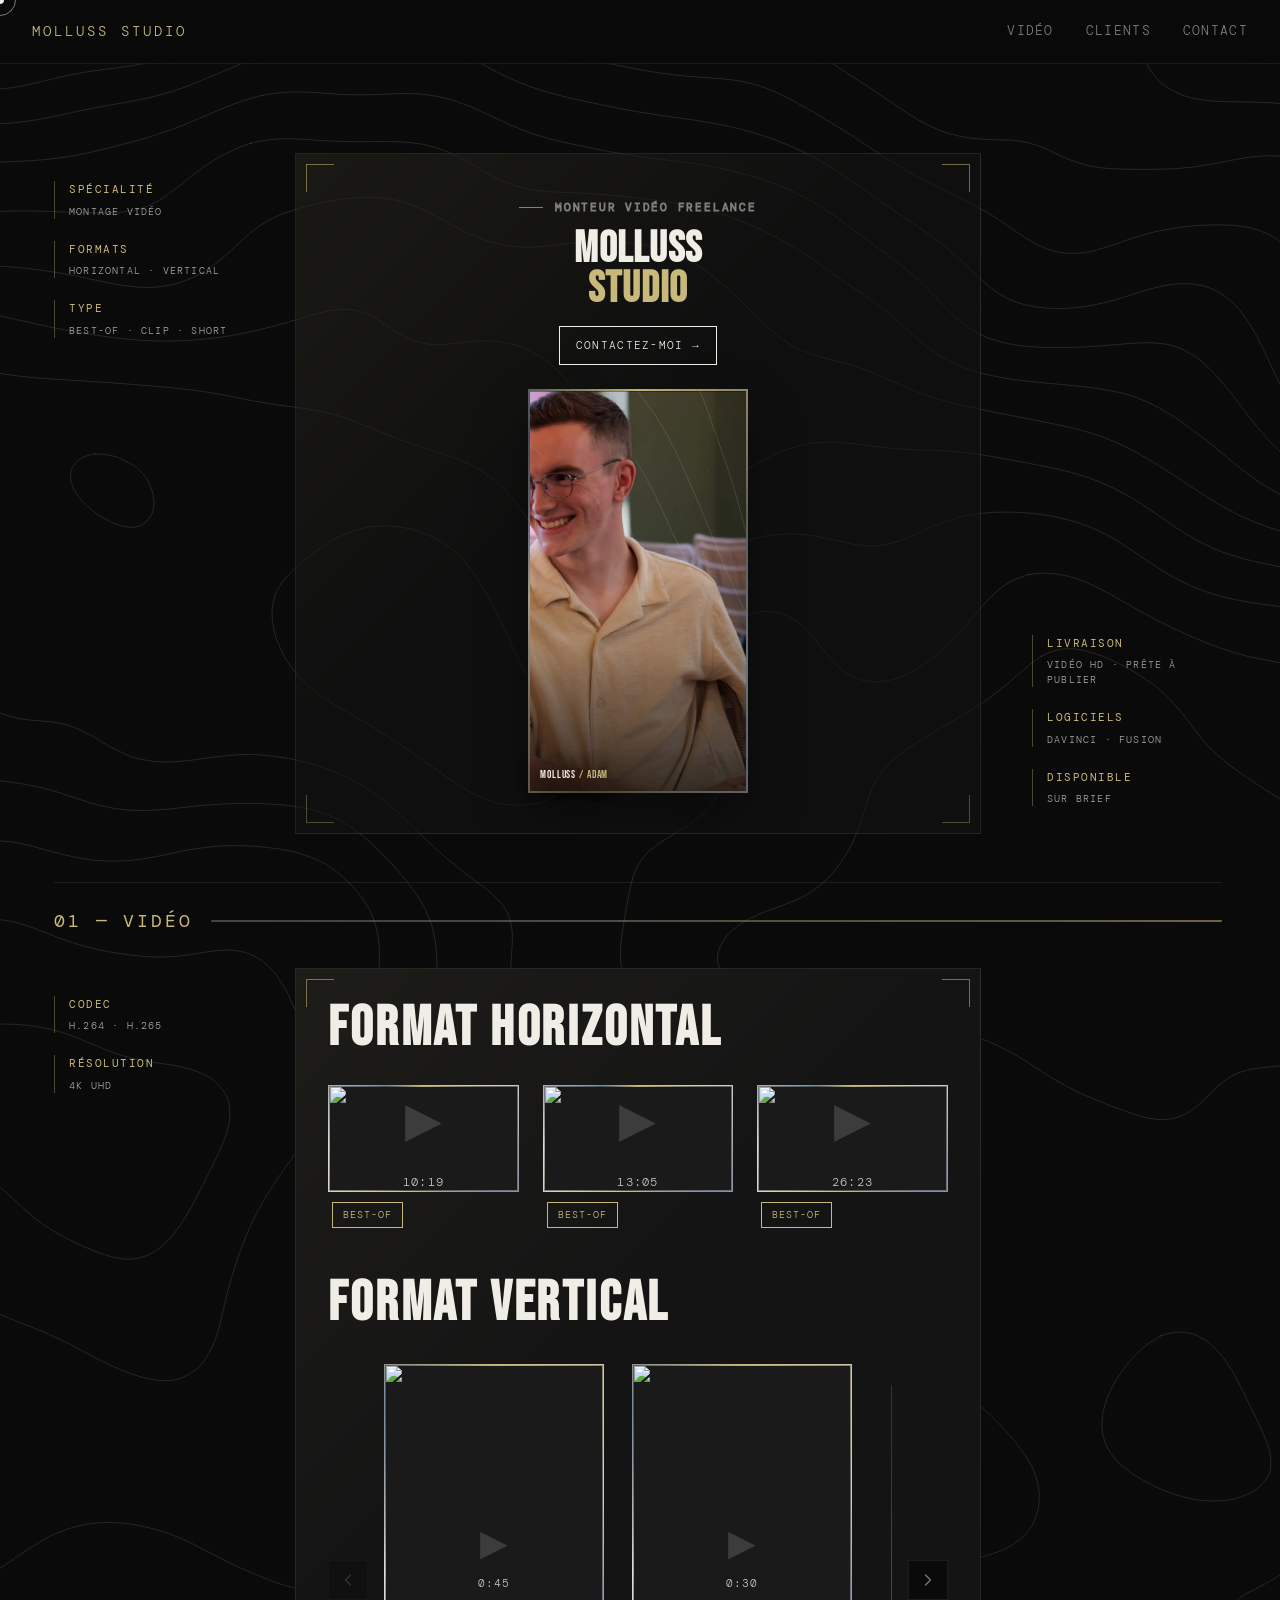
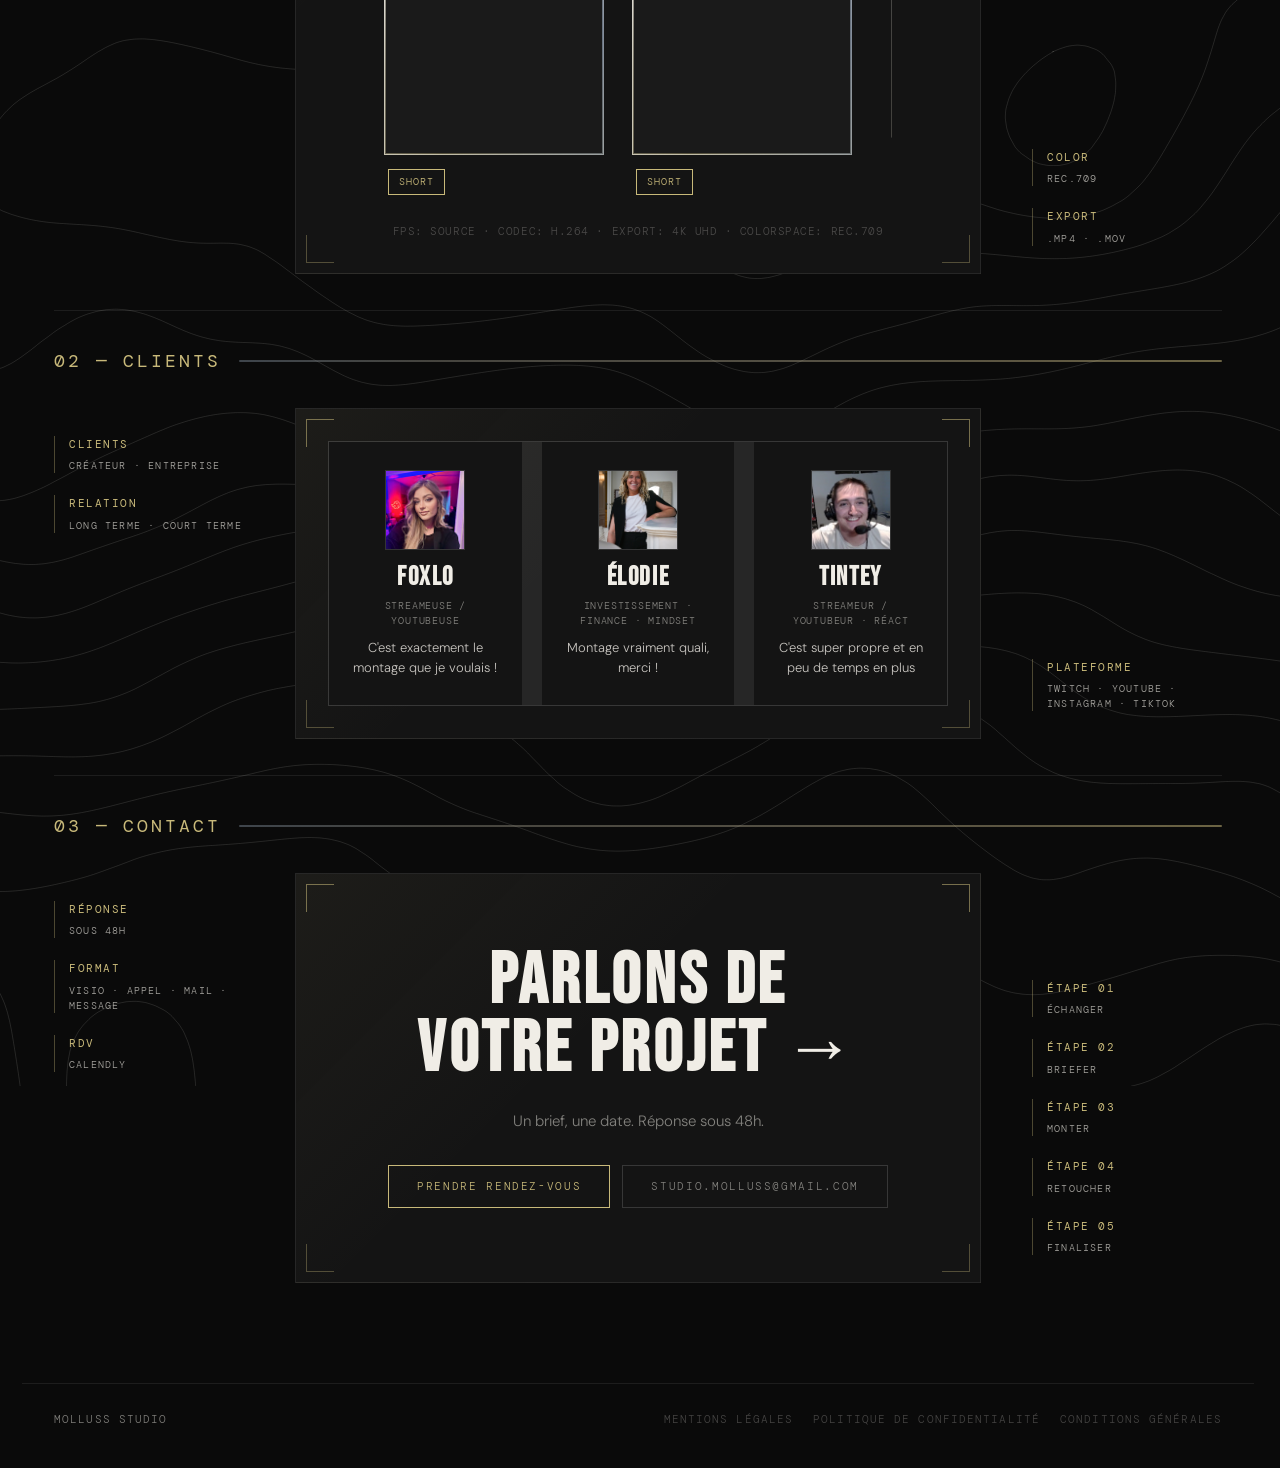
==== commit 5c519c36: "Ajoute carrousel shorts avec effet de profondeur et nouveaux clips paq." ====
--- a/index.html
+++ b/index.html
@@ -5,11 +5,33 @@
   <meta name="viewport" content="width=device-width, initial-scale=1.0">
   <title>Molluss Studio</title>
   <meta name="description" content="Portfolio Molluss Studio — Montage vidéo freelance. Best-of, clips et shorts pour créateurs.">
-  <link rel="canonical" href="https://www.molluss-studio.fr">
+  <link rel="canonical" href="https://www.molluss-studio.fr/">
+  <meta property="og:type" content="website">
+  <meta property="og:site_name" content="Molluss Studio">
+  <meta property="og:locale" content="fr_FR">
+  <meta property="og:updated_time" content="2025-06-07T12:00:00+02:00">
+  <meta property="og:url" content="https://www.molluss-studio.fr/">
+  <meta property="og:title" content="Molluss Studio">
+  <meta property="og:description" content="Portfolio Molluss Studio — Montage vidéo freelance. Best-of, clips et shorts pour créateurs.">
+  <meta property="og:image" content="https://www.molluss-studio.fr/assets/molluss-og.jpg">
+  <meta property="og:image:secure_url" content="https://www.molluss-studio.fr/assets/molluss-og.jpg">
+  <meta property="og:image:type" content="image/jpeg">
+  <meta property="og:image:width" content="1200">
+  <meta property="og:image:height" content="630">
+  <meta property="og:image:alt" content="Molluss Studio — Montage vidéo freelance">
+  <meta name="twitter:card" content="summary_large_image">
+  <meta name="twitter:site" content="@Molluss_studio">
+  <meta name="twitter:creator" content="@Molluss_studio">
+  <meta name="twitter:domain" content="www.molluss-studio.fr">
+  <meta name="twitter:url" content="https://www.molluss-studio.fr/">
+  <meta name="twitter:title" content="Molluss Studio">
+  <meta name="twitter:description" content="Portfolio Molluss Studio — Montage vidéo freelance. Best-of, clips et shorts pour créateurs.">
+  <meta name="twitter:image" content="https://www.molluss-studio.fr/assets/molluss-og.jpg">
+  <meta name="twitter:image:alt" content="Molluss Studio — Montage vidéo freelance">
   <link rel="preconnect" href="https://fonts.googleapis.com">
   <link rel="preconnect" href="https://fonts.gstatic.com" crossorigin>
   <link href="https://fonts.googleapis.com/css2?family=Bebas+Neue&family=DM+Mono:ital,wght@0,300;0,400;0,500;1,300&family=DM+Sans:ital,opsz,wght@0,9..40,300;0,9..40,400;0,9..40,500;1,9..40,300&display=block" rel="stylesheet">
-  <link rel="stylesheet" href="css/styles.css?v=38">
+  <link rel="stylesheet" href="css/styles.css?v=40">
   <script src="js/fonts-ready.js"></script>
   <script src="js/topo-mask.js"></script>
   <script src="js/loader-gate.js"></script>
@@ -195,52 +217,92 @@
       </div>
 
       <h2 class="section-title section-title-follow reveal">Format vertical</h2>
-      <div class="shorts-grid">
-        <article class="short-card reveal">
-          <div class="short-player">
-            <span class="video-frame-border" aria-hidden="true"></span>
-            <button type="button" class="video-placeholder" data-cursor="Play" data-youtube-id="JeUGLgsB_4I" data-duration="53" aria-label="Lire Short">
-              <img class="video-thumb" src="https://img.youtube.com/vi/JeUGLgsB_4I/hqdefault.jpg" alt="" loading="lazy" width="480" height="360">
-              <span class="short-player-icon" aria-hidden="true">▶</span>
-              <span class="short-player-meta" data-duration-display>0:53</span>
-            </button>
-          </div>
-          <div class="short-meta">
-            <div class="project-tags">
-              <span class="tag type">Short</span>
-            </div>
-          </div>
-        </article>
-        <article class="short-card reveal">
-          <div class="short-player">
-            <span class="video-frame-border" aria-hidden="true"></span>
-            <button type="button" class="video-placeholder" data-cursor="Play" data-youtube-id="sPP1mDQAt98" data-duration="56" aria-label="Lire Short">
-              <img class="video-thumb" src="https://img.youtube.com/vi/sPP1mDQAt98/hqdefault.jpg" alt="" loading="lazy" width="480" height="360">
-              <span class="short-player-icon" aria-hidden="true">▶</span>
-              <span class="short-player-meta" data-duration-display>0:56</span>
-            </button>
-          </div>
-          <div class="short-meta">
-            <div class="project-tags">
-              <span class="tag type">Short</span>
-            </div>
-          </div>
-        </article>
-        <article class="short-card reveal">
-          <div class="short-player">
-            <span class="video-frame-border" aria-hidden="true"></span>
-            <button type="button" class="video-placeholder" data-cursor="Play" data-youtube-id="SQfznUzWcfU" data-duration="48" aria-label="Lire Short">
-              <img class="video-thumb" src="https://img.youtube.com/vi/SQfznUzWcfU/hqdefault.jpg" alt="" loading="lazy" width="480" height="360">
-              <span class="short-player-icon" aria-hidden="true">▶</span>
-              <span class="short-player-meta" data-duration-display>0:48</span>
-            </button>
-          </div>
-          <div class="short-meta">
-            <div class="project-tags">
-              <span class="tag type">Short</span>
-            </div>
-          </div>
-        </article>
+      <div class="shorts-carousel reveal" data-shorts-carousel>
+        <button type="button" class="shorts-carousel-btn shorts-carousel-btn--prev" aria-label="Short précédent" disabled>
+          <svg class="shorts-carousel-btn-icon" xmlns="http://www.w3.org/2000/svg" width="20" height="20" viewBox="0 0 24 24" fill="none" stroke="currentColor" stroke-width="1.5" stroke-linecap="round" stroke-linejoin="round" aria-hidden="true"><path d="M15 18l-6-6 6-6"/></svg>
+        </button>
+        <div class="shorts-carousel-viewport" tabindex="0" aria-label="Shorts — faire défiler horizontalement">
+          <div class="shorts-grid">
+            <article class="short-card reveal">
+              <div class="short-player">
+                <span class="video-frame-border" aria-hidden="true"></span>
+                <button type="button" class="video-placeholder" data-cursor="Play" data-youtube-id="sFT2ri-rEng" data-duration="45" aria-label="Lire Short">
+                  <img class="video-thumb" src="https://img.youtube.com/vi/sFT2ri-rEng/hqdefault.jpg" alt="" loading="lazy" width="480" height="360">
+                  <span class="short-player-icon" aria-hidden="true">▶</span>
+                  <span class="short-player-meta" data-duration-display>0:45</span>
+                </button>
+              </div>
+              <div class="short-meta">
+                <div class="project-tags">
+                  <span class="tag type">Short</span>
+                </div>
+              </div>
+            </article>
+            <article class="short-card reveal">
+              <div class="short-player">
+                <span class="video-frame-border" aria-hidden="true"></span>
+                <button type="button" class="video-placeholder" data-cursor="Play" data-youtube-id="5LRp_vkXIjQ" data-duration="30" aria-label="Lire Short">
+                  <img class="video-thumb" src="https://img.youtube.com/vi/5LRp_vkXIjQ/hqdefault.jpg" alt="" loading="lazy" width="480" height="360">
+                  <span class="short-player-icon" aria-hidden="true">▶</span>
+                  <span class="short-player-meta" data-duration-display>0:30</span>
+                </button>
+              </div>
+              <div class="short-meta">
+                <div class="project-tags">
+                  <span class="tag type">Short</span>
+                </div>
+              </div>
+            </article>
+            <article class="short-card reveal">
+              <div class="short-player">
+                <span class="video-frame-border" aria-hidden="true"></span>
+                <button type="button" class="video-placeholder" data-cursor="Play" data-youtube-id="JeUGLgsB_4I" data-duration="53" aria-label="Lire Short">
+                  <img class="video-thumb" src="https://img.youtube.com/vi/JeUGLgsB_4I/hqdefault.jpg" alt="" loading="lazy" width="480" height="360">
+                  <span class="short-player-icon" aria-hidden="true">▶</span>
+                  <span class="short-player-meta" data-duration-display>0:53</span>
+                </button>
+              </div>
+              <div class="short-meta">
+                <div class="project-tags">
+                  <span class="tag type">Short</span>
+                </div>
+              </div>
+            </article>
+            <article class="short-card reveal">
+              <div class="short-player">
+                <span class="video-frame-border" aria-hidden="true"></span>
+                <button type="button" class="video-placeholder" data-cursor="Play" data-youtube-id="sPP1mDQAt98" data-duration="56" aria-label="Lire Short">
+                  <img class="video-thumb" src="https://img.youtube.com/vi/sPP1mDQAt98/hqdefault.jpg" alt="" loading="lazy" width="480" height="360">
+                  <span class="short-player-icon" aria-hidden="true">▶</span>
+                  <span class="short-player-meta" data-duration-display>0:56</span>
+                </button>
+              </div>
+              <div class="short-meta">
+                <div class="project-tags">
+                  <span class="tag type">Short</span>
+                </div>
+              </div>
+            </article>
+            <article class="short-card reveal">
+              <div class="short-player">
+                <span class="video-frame-border" aria-hidden="true"></span>
+                <button type="button" class="video-placeholder" data-cursor="Play" data-youtube-id="SQfznUzWcfU" data-duration="48" aria-label="Lire Short">
+                  <img class="video-thumb" src="https://img.youtube.com/vi/SQfznUzWcfU/hqdefault.jpg" alt="" loading="lazy" width="480" height="360">
+                  <span class="short-player-icon" aria-hidden="true">▶</span>
+                  <span class="short-player-meta" data-duration-display>0:48</span>
+                </button>
+              </div>
+              <div class="short-meta">
+                <div class="project-tags">
+                  <span class="tag type">Short</span>
+                </div>
+              </div>
+            </article>
+          </div>
+        </div>
+        <button type="button" class="shorts-carousel-btn shorts-carousel-btn--next" aria-label="Short suivant">
+          <svg class="shorts-carousel-btn-icon" xmlns="http://www.w3.org/2000/svg" width="20" height="20" viewBox="0 0 24 24" fill="none" stroke="currentColor" stroke-width="1.5" stroke-linecap="round" stroke-linejoin="round" aria-hidden="true"><path d="M9 18l6-6-6-6"/></svg>
+        </button>
       </div>
       <p class="tech-line reveal">FPS: SOURCE · CODEC: H.264 · EXPORT: 4K UHD · COLORSPACE: REC.709</p>
           </div>
@@ -420,5 +482,6 @@
   <script src="js/scroll-top.js?v=1"></script>
   <script src="js/main.js"></script>
   <script src="js/video-players.js?v=4"></script>
+  <script src="js/shorts-carousel.js?v=2"></script>
 </body>
 </html>
--- a/css/styles.css
+++ b/css/styles.css
@@ -902,13 +902,112 @@
   z-index: 1;
 }
 
-.shorts-grid {
-  display: grid;
-  grid-template-columns: repeat(3, minmax(170px, 250px));
-  gap: 28px;
-  justify-content: start;
+.shorts-carousel {
+  display: flex;
+  align-items: center;
+  gap: clamp(10px, 2vw, 16px);
   width: 100%;
   max-width: 100%;
+}
+
+.shorts-carousel-viewport {
+  flex: 1;
+  min-width: 0;
+  overflow-x: auto;
+  overflow-y: visible;
+  scroll-snap-type: x proximity;
+  scroll-behavior: smooth;
+  scrollbar-width: none;
+  -ms-overflow-style: none;
+  padding-block: 4px;
+}
+
+.shorts-carousel-viewport::-webkit-scrollbar {
+  display: none;
+}
+
+.shorts-carousel-viewport:focus-visible {
+  outline: none;
+  box-shadow: 0 0 0 2px var(--accent-dim);
+}
+
+.shorts-carousel-btn {
+  flex-shrink: 0;
+  display: flex;
+  align-items: center;
+  justify-content: center;
+  width: 40px;
+  height: 40px;
+  padding: 0;
+  border: 1px solid var(--border);
+  border-radius: 0;
+  background: rgba(10, 10, 10, 0.88);
+  backdrop-filter: blur(10px);
+  color: var(--white-muted);
+  cursor: pointer;
+  transition:
+    color 200ms ease,
+    border-color 200ms ease,
+    background 200ms ease,
+    opacity 200ms ease;
+}
+
+.shorts-carousel-btn:hover:not(:disabled),
+.shorts-carousel-btn:focus-visible:not(:disabled) {
+  color: var(--accent);
+  border-color: rgba(200, 185, 122, 0.45);
+  background: rgba(20, 20, 20, 0.95);
+  outline: none;
+}
+
+.shorts-carousel-btn:disabled {
+  opacity: 0.3;
+  cursor: default;
+}
+
+.shorts-carousel-btn-icon {
+  display: block;
+}
+
+.shorts-grid {
+  display: flex;
+  gap: clamp(16px, 2.5vw, 28px);
+  width: max-content;
+  max-width: none;
+}
+
+.shorts-carousel .short-card {
+  flex: 0 0 clamp(150px, 22vw, 220px);
+  width: clamp(150px, 22vw, 220px);
+  scroll-snap-align: start;
+  transform: scale(0.9);
+  opacity: 0.4;
+  filter: brightness(0.72);
+  transform-origin: center center;
+  transition:
+    transform 420ms var(--ease-out),
+    opacity 420ms ease,
+    filter 420ms ease;
+}
+
+.shorts-carousel .short-card.is-short-focused {
+  transform: scale(1);
+  opacity: 1;
+  filter: none;
+}
+
+.shorts-carousel .short-card.is-short-peek {
+  transform: scale(0.9);
+  opacity: 0.4;
+  filter: brightness(0.72);
+}
+
+.shorts-carousel .short-card.is-short-focused:hover {
+  transform: translateY(-4px) scale(1);
+}
+
+.shorts-carousel .short-card.is-short-peek:hover {
+  transform: scale(0.9);
 }
 
 .short-card {
@@ -2082,13 +2181,9 @@
     max-width: min(520px, 100%);
     margin-inline: auto;
   }
-  .shorts-grid {
-    grid-template-columns: repeat(2, minmax(0, 1fr));
-    gap: clamp(14px, 3vw, 22px);
-    justify-content: stretch;
-    width: 100%;
-    max-width: min(440px, 100%);
-    margin-inline: auto;
+  .shorts-carousel .short-card {
+    flex-basis: clamp(140px, 42vw, 200px);
+    width: clamp(140px, 42vw, 200px);
   }
 
   .studio-panel-frame--content {
@@ -2392,10 +2487,9 @@
   .showreel-grid {
     max-width: min(400px, 100%);
   }
-  .shorts-grid {
-    grid-template-columns: repeat(2, minmax(0, 1fr));
-    gap: clamp(10px, 2.8vw, 16px);
-    max-width: min(320px, 100%);
+  .shorts-carousel .short-card {
+    flex-basis: clamp(130px, 44vw, 180px);
+    width: clamp(130px, 44vw, 180px);
   }
 
   .short-card:hover {
@@ -2407,10 +2501,14 @@
   .showreel-grid {
     max-width: min(300px, 100%);
   }
-  .shorts-grid {
-    grid-template-columns: minmax(0, 1fr);
-    max-width: 220px;
-    margin-inline: auto;
+  .shorts-carousel .short-card {
+    flex-basis: min(200px, 72vw);
+    width: min(200px, 72vw);
+  }
+
+  .shorts-carousel-btn {
+    width: 36px;
+    height: 36px;
   }
 }
 
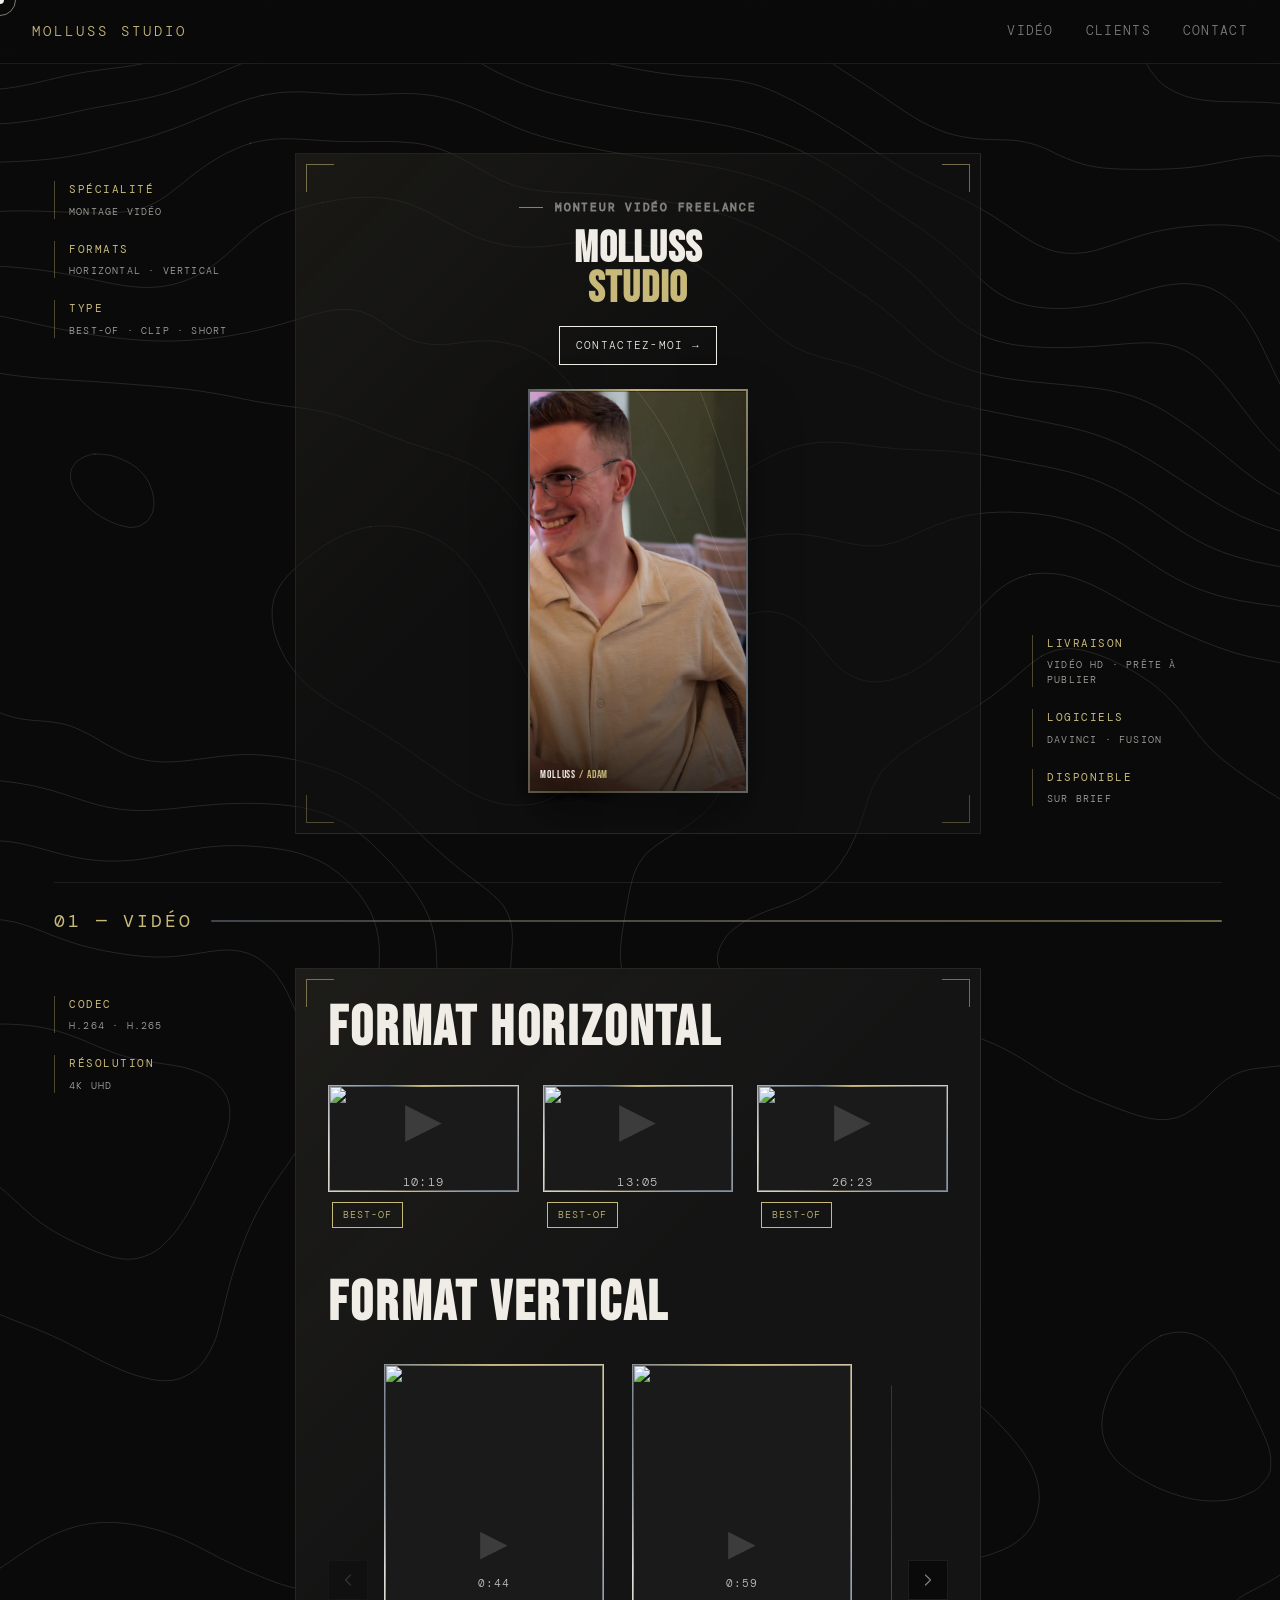
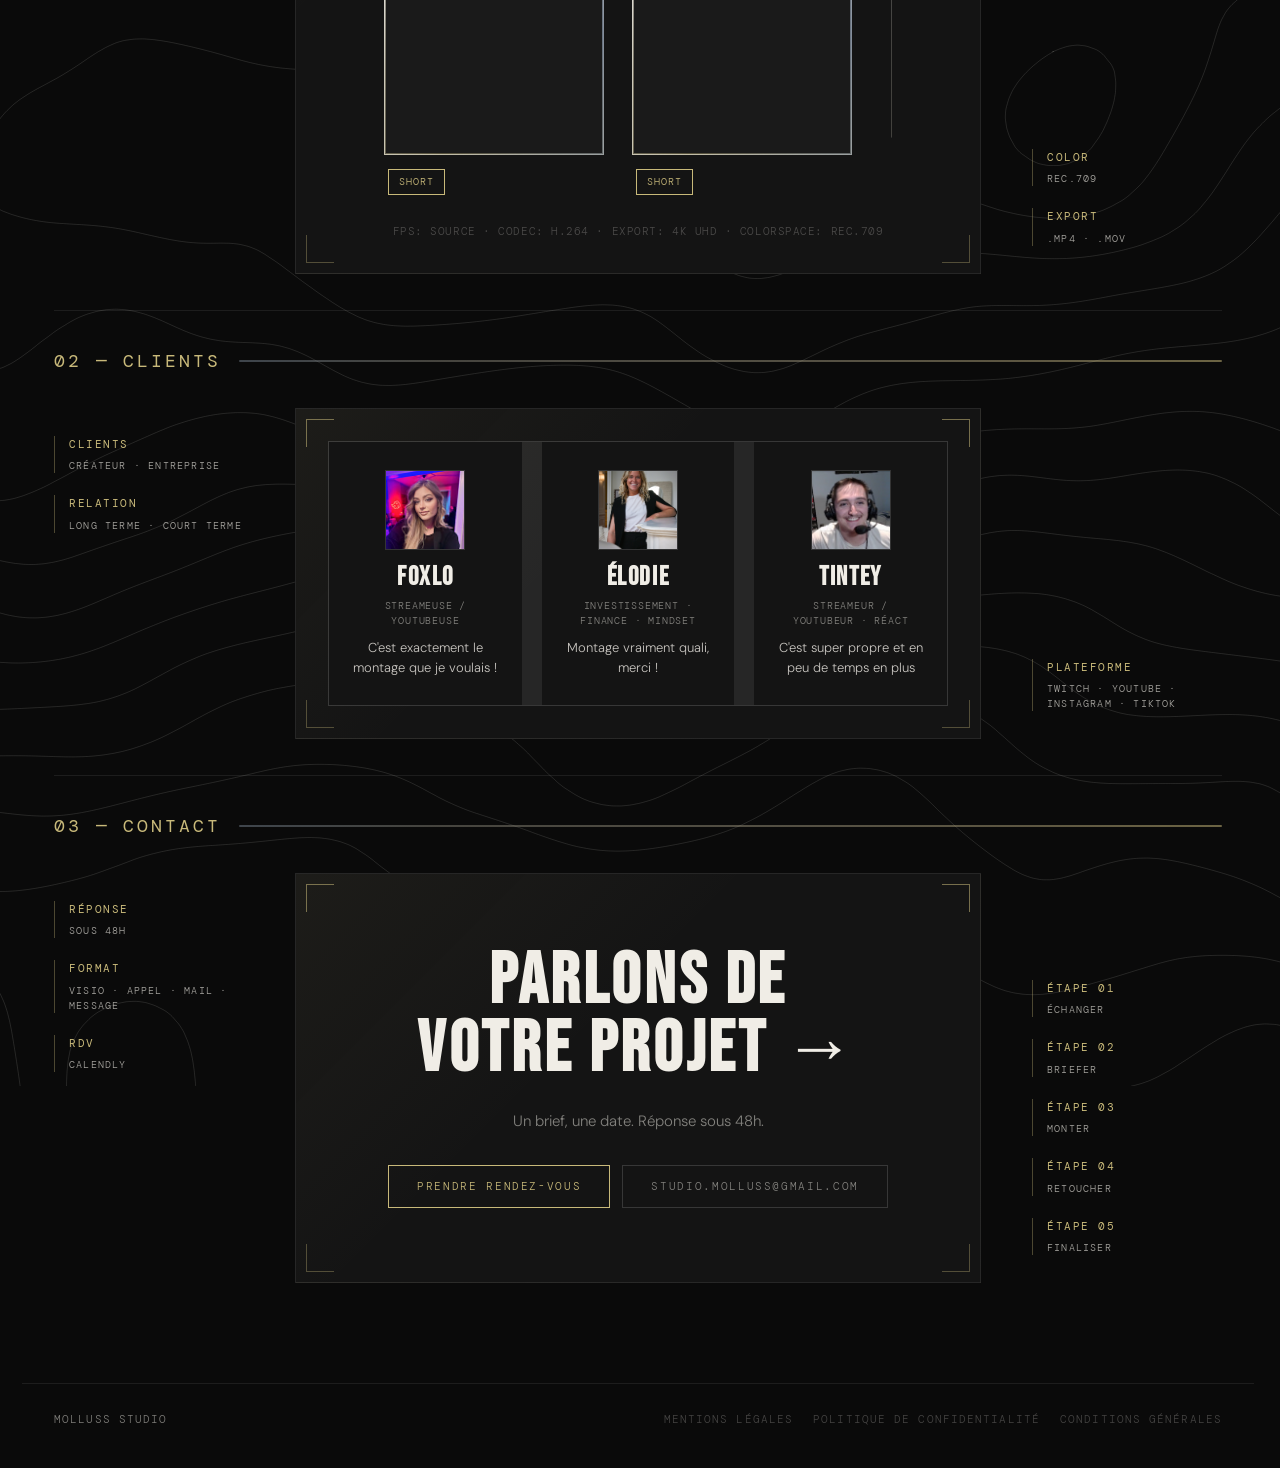
==== commit d79ac1f0: "Corrige carrousel mobile: apercu attenue et scroll fluide" ====
--- a/index.html
+++ b/index.html
@@ -31,7 +31,7 @@
   <link rel="preconnect" href="https://fonts.googleapis.com">
   <link rel="preconnect" href="https://fonts.gstatic.com" crossorigin>
   <link href="https://fonts.googleapis.com/css2?family=Bebas+Neue&family=DM+Mono:ital,wght@0,300;0,400;0,500;1,300&family=DM+Sans:ital,opsz,wght@0,9..40,300;0,9..40,400;0,9..40,500;1,9..40,300&display=block" rel="stylesheet">
-  <link rel="stylesheet" href="css/styles.css?v=40">
+  <link rel="stylesheet" href="css/styles.css?v=42">
   <script src="js/fonts-ready.js"></script>
   <script src="js/topo-mask.js"></script>
   <script src="js/loader-gate.js"></script>
@@ -226,10 +226,10 @@
             <article class="short-card reveal">
               <div class="short-player">
                 <span class="video-frame-border" aria-hidden="true"></span>
-                <button type="button" class="video-placeholder" data-cursor="Play" data-youtube-id="sFT2ri-rEng" data-duration="45" aria-label="Lire Short">
-                  <img class="video-thumb" src="https://img.youtube.com/vi/sFT2ri-rEng/hqdefault.jpg" alt="" loading="lazy" width="480" height="360">
+                <button type="button" class="video-placeholder" data-cursor="Play" data-youtube-id="eYtSzUA5JjA" data-duration="44" aria-label="Lire Short">
+                  <img class="video-thumb" src="https://img.youtube.com/vi/eYtSzUA5JjA/hqdefault.jpg" alt="" loading="lazy" width="480" height="360">
                   <span class="short-player-icon" aria-hidden="true">▶</span>
-                  <span class="short-player-meta" data-duration-display>0:45</span>
+                  <span class="short-player-meta" data-duration-display>0:44</span>
                 </button>
               </div>
               <div class="short-meta">
@@ -241,8 +241,23 @@
             <article class="short-card reveal">
               <div class="short-player">
                 <span class="video-frame-border" aria-hidden="true"></span>
-                <button type="button" class="video-placeholder" data-cursor="Play" data-youtube-id="5LRp_vkXIjQ" data-duration="30" aria-label="Lire Short">
-                  <img class="video-thumb" src="https://img.youtube.com/vi/5LRp_vkXIjQ/hqdefault.jpg" alt="" loading="lazy" width="480" height="360">
+                <button type="button" class="video-placeholder" data-cursor="Play" data-youtube-id="U51UVvVLU8g" data-duration="59" aria-label="Lire Short">
+                  <img class="video-thumb" src="https://img.youtube.com/vi/U51UVvVLU8g/hqdefault.jpg" alt="" loading="lazy" width="480" height="360">
+                  <span class="short-player-icon" aria-hidden="true">▶</span>
+                  <span class="short-player-meta" data-duration-display>0:59</span>
+                </button>
+              </div>
+              <div class="short-meta">
+                <div class="project-tags">
+                  <span class="tag type">Short</span>
+                </div>
+              </div>
+            </article>
+            <article class="short-card reveal">
+              <div class="short-player">
+                <span class="video-frame-border" aria-hidden="true"></span>
+                <button type="button" class="video-placeholder" data-cursor="Play" data-youtube-id="Mo9qwIHvogA" data-duration="30" aria-label="Lire Short">
+                  <img class="video-thumb" src="https://img.youtube.com/vi/Mo9qwIHvogA/hqdefault.jpg" alt="" loading="lazy" width="480" height="360">
                   <span class="short-player-icon" aria-hidden="true">▶</span>
                   <span class="short-player-meta" data-duration-display>0:30</span>
                 </button>
@@ -482,6 +497,6 @@
   <script src="js/scroll-top.js?v=1"></script>
   <script src="js/main.js"></script>
   <script src="js/video-players.js?v=4"></script>
-  <script src="js/shorts-carousel.js?v=2"></script>
+  <script src="js/shorts-carousel.js?v=4"></script>
 </body>
 </html>
--- a/css/styles.css
+++ b/css/styles.css
@@ -2181,13 +2181,40 @@
     max-width: min(520px, 100%);
     margin-inline: auto;
   }
+  .shorts-carousel-viewport {
+    scroll-snap-type: x mandatory;
+    scroll-behavior: auto;
+    -webkit-overflow-scrolling: touch;
+    overscroll-behavior-x: contain;
+  }
+
   .shorts-carousel .short-card {
-    flex-basis: clamp(140px, 42vw, 200px);
-    width: clamp(140px, 42vw, 200px);
+    flex: 0 0 var(--short-card-width, 68%);
+    width: var(--short-card-width, 68%);
+    max-width: none;
+    scroll-snap-align: start;
+    scroll-snap-stop: always;
+    transition: none;
+  }
+
+  .shorts-carousel .short-card.is-short-focused {
+    z-index: 2;
+    position: relative;
+    transform: scale(1);
+    opacity: 1;
+    filter: none;
+  }
+
+  .shorts-carousel .short-card.is-short-peek {
+    z-index: 1;
+    position: relative;
+    transform: scale(0.9);
+    opacity: 0.38;
+    filter: brightness(0.68);
   }
 
   .studio-panel-frame--content {
-    overflow-x: clip;
+    overflow-x: visible;
   }
 
   .studio-layout.hero-layout {
@@ -2487,11 +2514,6 @@
   .showreel-grid {
     max-width: min(400px, 100%);
   }
-  .shorts-carousel .short-card {
-    flex-basis: clamp(130px, 44vw, 180px);
-    width: clamp(130px, 44vw, 180px);
-  }
-
   .short-card:hover {
     transform: none;
   }
@@ -2500,10 +2522,6 @@
 @media (max-width: 380px) {
   .showreel-grid {
     max-width: min(300px, 100%);
-  }
-  .shorts-carousel .short-card {
-    flex-basis: min(200px, 72vw);
-    width: min(200px, 72vw);
   }
 
   .shorts-carousel-btn {
